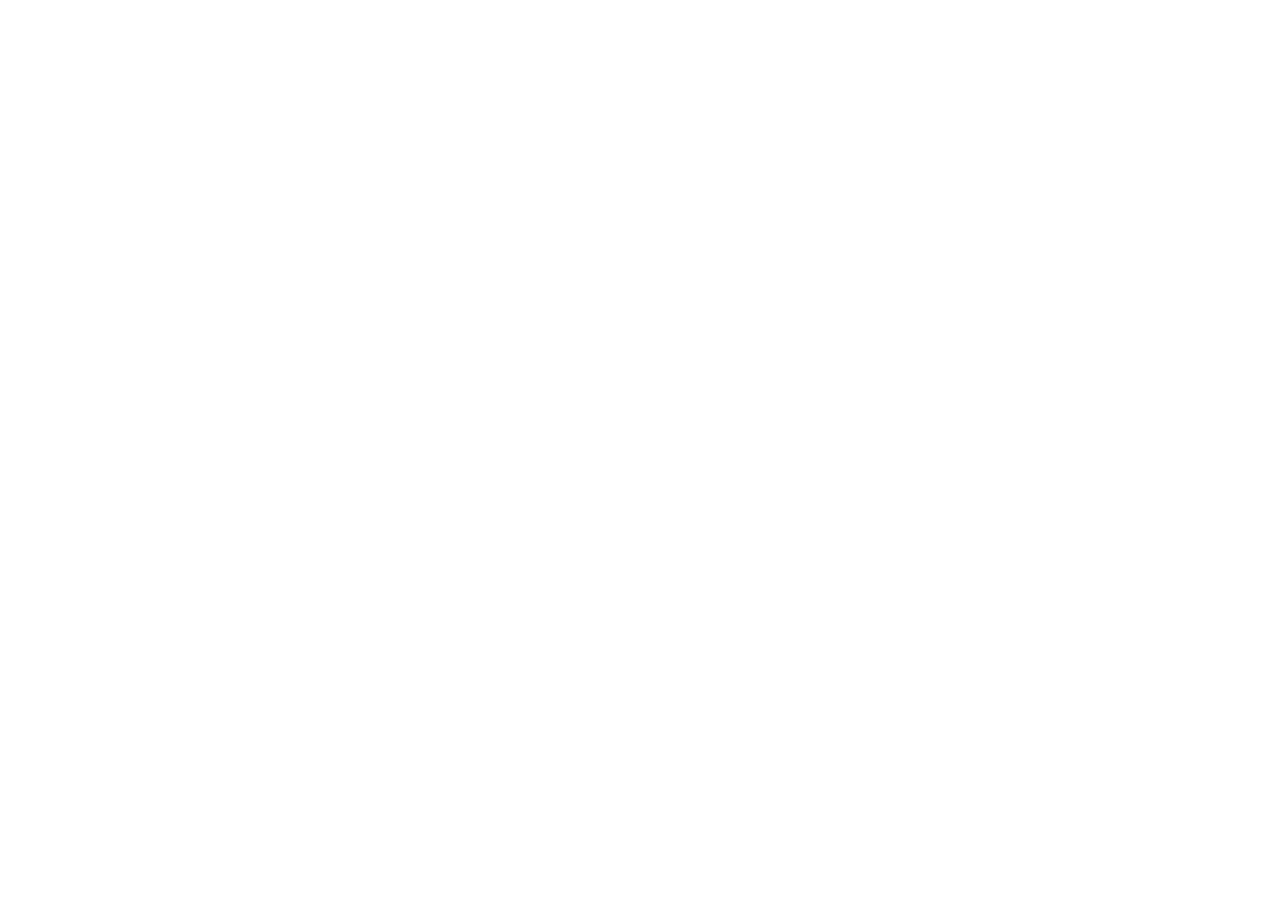
==== index.html @ 85b68fc5 "Initialize original restaurant operations demo" ====
<!doctype html>
<html lang="zh-Hant">
<head>
<meta charset="utf-8">
<meta name="viewport" content="width=device-width,initial-scale=1,viewport-fit=cover">
<meta name="description" content="SeatFlow 訂位、候位、桌位與顧客關係管理互動示範站。">
<meta name="theme-color" content="#0c2429">
<title>SeatFlow · 訂候位營運體驗</title>
<link rel="stylesheet" href="./styles.css">
</head>
<body>
<div id="app"></div>
<div id="toast" class="toast" role="status" aria-live="polite"></div>
<script src="./app.js" defer></script>
</body>
</html>
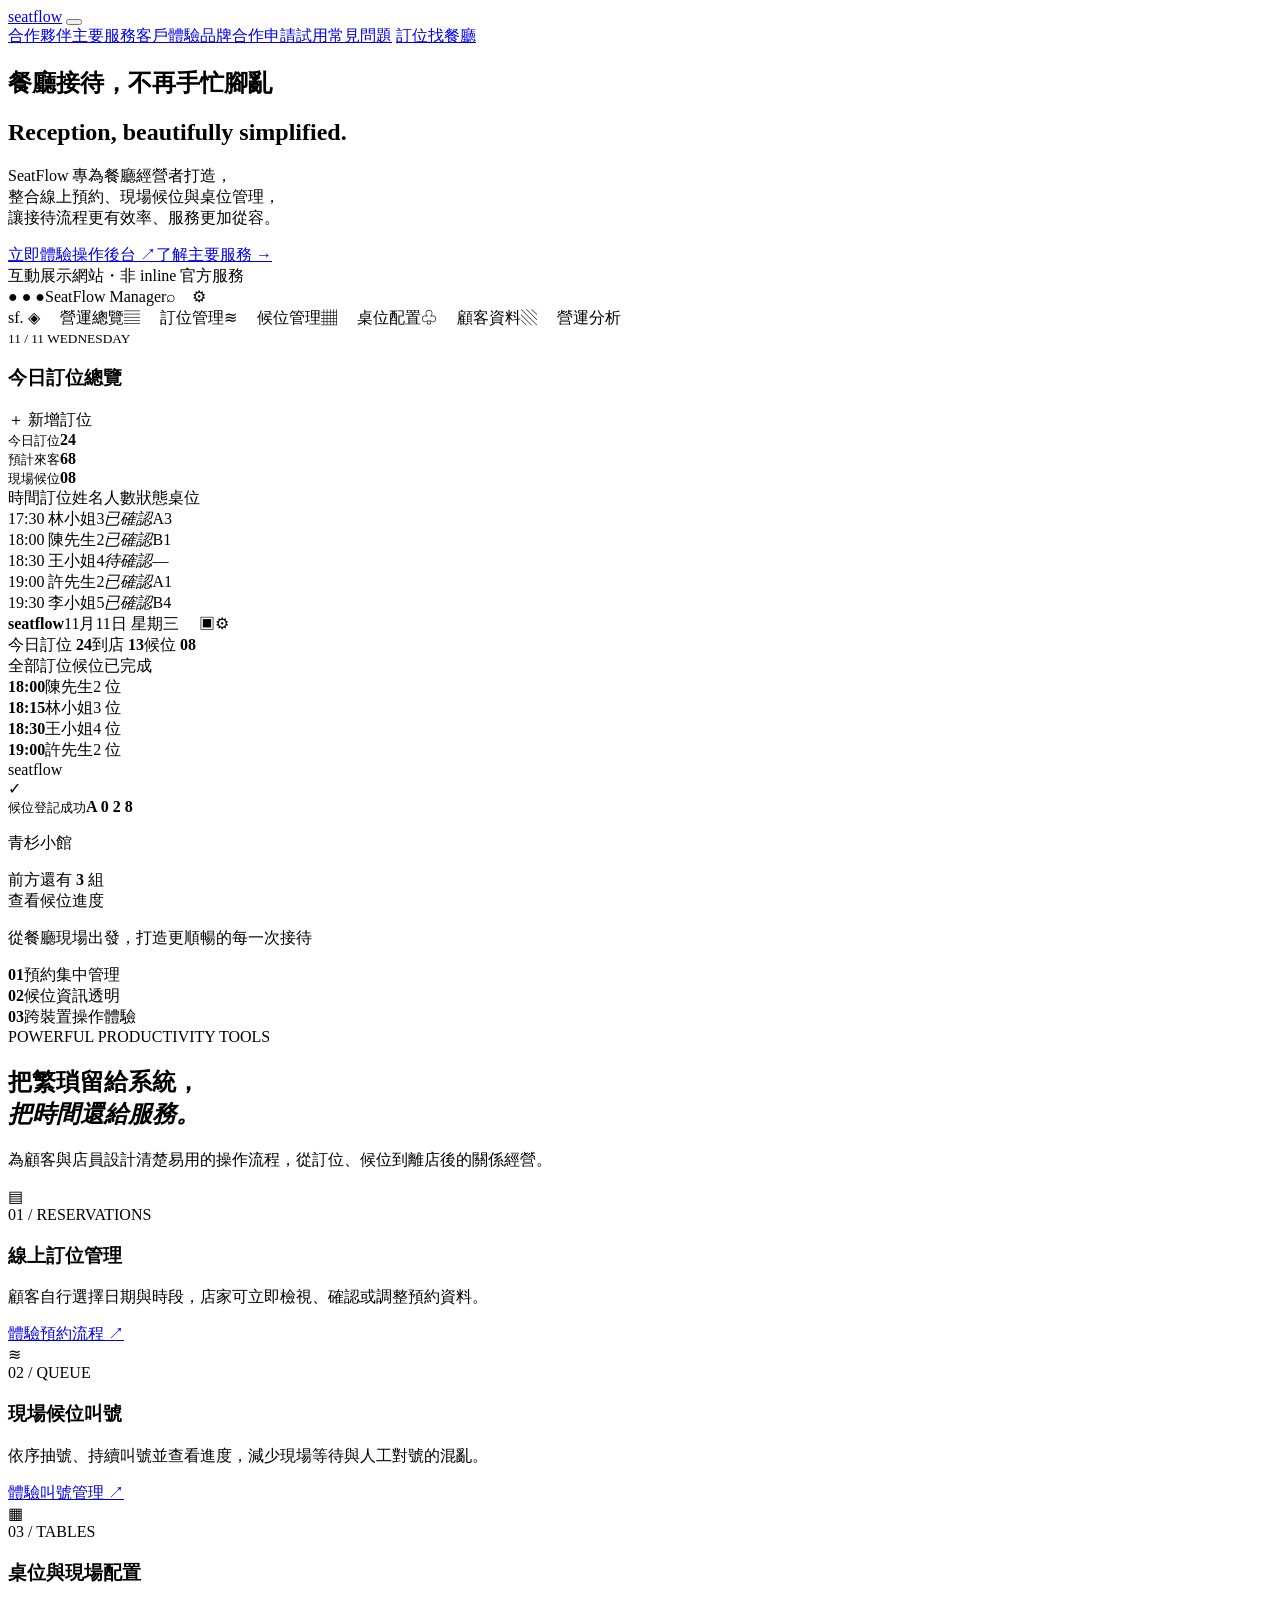
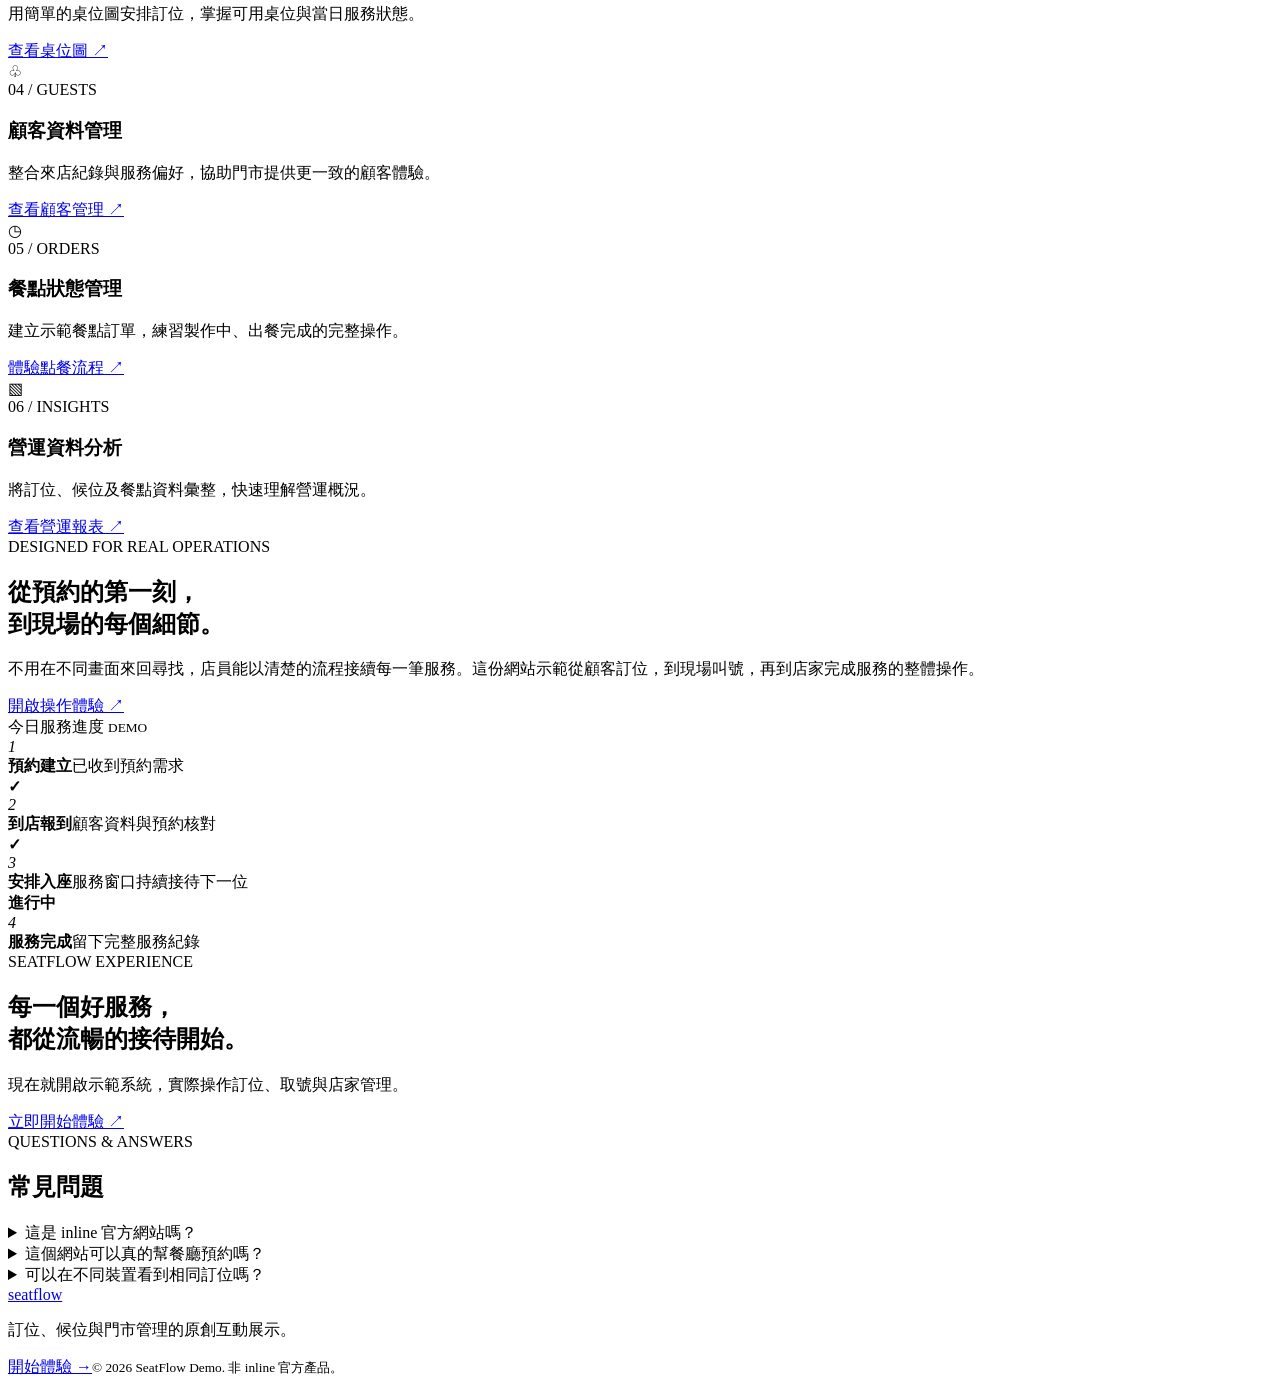
==== commit 622dbc6e: "Replace dashboard-first homepage with marketing landing page inspired by visible layout" ====
--- a/index.html
+++ b/index.html
@@ -2,15 +2,92 @@
 <html lang="zh-Hant">
 <head>
 <meta charset="utf-8">
-<meta name="viewport" content="width=device-width,initial-scale=1,viewport-fit=cover">
-<meta name="description" content="SeatFlow 訂位、候位、桌位與顧客關係管理互動示範站。">
-<meta name="theme-color" content="#0c2429">
-<title>SeatFlow · 訂候位營運體驗</title>
-<link rel="stylesheet" href="./styles.css">
+<meta name="viewport" content="width=device-width,initial-scale=1">
+<meta name="theme-color" content="#ffffff">
+<meta name="description" content="SeatFlow 訂候位營運平台操作示範。整合預約、現場候位、桌位、顧客與訂單管理。">
+<title>SeatFlow｜餐廳訂候位與營運管理</title>
+<link rel="stylesheet" href="./marketing.css">
 </head>
 <body>
-<div id="app"></div>
-<div id="toast" class="toast" role="status" aria-live="polite"></div>
-<script src="./app.js" defer></script>
+<header class="top" id="top">
+  <div class="top-inner">
+    <a href="#top" class="wordmark" aria-label="SeatFlow 首頁"><span class="brand-dot"></span>seat<span>flow</span></a>
+    <button id="mobileToggle" class="hamburger" aria-label="展開選單" aria-expanded="false"><span></span><span></span><span></span></button>
+    <nav id="topNav" class="top-nav" aria-label="網站導覽">
+      <a href="#partners">合作夥伴</a><a href="#features">主要服務</a><a href="#stories">客戶體驗</a><a href="#collaborate">品牌合作</a><a href="#contact">申請試用</a><a href="#faq">常見問題</a>
+      <a class="nav-cta" href="./demo.html#/discover">訂位找餐廳</a>
+    </nav>
+  </div>
+</header>
+<main>
+<section class="masthead">
+  <div class="hero-content">
+    <div class="hero-copy">
+      <h1>餐廳接待，<strong>不再手忙腳亂</strong></h1>
+      <h2>Reception, beautifully simplified.</h2>
+      <p>SeatFlow 專為餐廳經營者打造，<br>整合線上預約、現場候位與桌位管理，<br>讓接待流程更有效率、服務更加從容。</p>
+      <div class="hero-buttons"><a class="cta-blue" href="./demo.html#/dashboard">立即體驗操作後台 <span>↗</span></a><a class="link-under" href="#features">了解主要服務 <span>→</span></a></div>
+      <span class="demo-note">互動展示網站・非 inline 官方服務</span>
+    </div>
+    <div class="product-art" aria-label="餐廳管理系統的桌上型電腦、平板與手機介面示意">
+      <div class="shape-orange"></div><div class="shape-blue"></div><div class="shape-yellow"></div>
+      <div class="device laptop">
+        <div class="screen">
+          <div class="bar tiny"><span class="traffic">● ● ●</span><span>SeatFlow Manager</span><span>⌕　⚙</span></div>
+          <div class="app-layout">
+            <div class="app-sidebar">
+              <span class="app-logo">sf.</span>
+              <span class="app-sidenav selected">◈　 營運總覽</span><span class="app-sidenav">▤　 訂位管理</span><span class="app-sidenav">≋　 候位管理</span><span class="app-sidenav">▦　 桌位配置</span><span class="app-sidenav">♧　 顧客資料</span><span class="app-sidenav">▧　 營運分析</span>
+            </div>
+            <div class="app-main">
+              <div class="screenhead"><div><small>11 / 11 WEDNESDAY</small><h3>今日訂位總覽</h3></div><span class="screenbtn">＋ 新增訂位</span></div>
+              <div class="mini-kpis"><div><small>今日訂位</small><b>24</b></div><div><small>預計來客</small><b>68</b></div><div><small>現場候位</small><b>08</b></div></div>
+              <div class="app-tablehead"><span>時間</span><span>訂位姓名</span><span>人數</span><span>狀態</span><span>桌位</span></div>
+              <div class="app-tablerow"><span>17:30</span><span><i class="avatar one"></i> 林小姐</span><span>3</span><span><em>已確認</em></span><span>A3</span></div>
+              <div class="app-tablerow"><span>18:00</span><span><i class="avatar two"></i> 陳先生</span><span>2</span><span><em>已確認</em></span><span>B1</span></div>
+              <div class="app-tablerow"><span>18:30</span><span><i class="avatar three"></i> 王小姐</span><span>4</span><span><em class="warning">待確認</em></span><span>—</span></div>
+              <div class="app-tablerow"><span>19:00</span><span><i class="avatar four"></i> 許先生</span><span>2</span><span><em>已確認</em></span><span>A1</span></div>
+              <div class="app-tablerow"><span>19:30</span><span><i class="avatar five"></i> 李小姐</span><span>5</span><span><em>已確認</em></span><span>B4</span></div>
+            </div>
+          </div>
+        </div>
+        <div class="laptop-bottom"></div>
+      </div>
+      <div class="device tablet">
+        <div class="screen tablet-screen">
+          <div class="tablet-head"><b>seatflow</b><span>11月11日 星期三　 ▣</span><span>⚙</span></div>
+          <div class="tablet-body"><div class="tablet-topstats"><span>今日訂位 <b>24</b></span><span>到店 <b>13</b></span><span>候位 <b>08</b></span></div>
+          <div class="tablet-tabs"><span>全部</span><span>訂位</span><span>候位</span><span>已完成</span></div>
+          <div class="tablet-row"><b>18:00</b><span>陳先生</span><span>2 位</span><i></i></div>
+          <div class="tablet-row"><b>18:15</b><span>林小姐</span><span>3 位</span><i></i></div>
+          <div class="tablet-row"><b>18:30</b><span>王小姐</span><span>4 位</span><i></i></div>
+          <div class="tablet-row"><b>19:00</b><span>許先生</span><span>2 位</span><i></i></div>
+          </div>
+        </div>
+      </div>
+      <div class="device phone">
+        <div class="screen phone-screen">
+          <div class="notch"></div><span class="phone-brand">seatflow</span><div class="phone-card"><div class="phone-symbol">✓</div><small>候位登記成功</small><b>A 0 2 8</b><p>青杉小館</p><div class="phone-line"></div><span>前方還有 <strong>3</strong> 組</span><div class="phone-pill">查看候位進度</div></div>
+        </div>
+      </div>
+    </div>
+  </div>
+</section>
+<section id="partners" class="partners"><div class="section-wrap"><p>從餐廳現場出發，打造更順暢的每一次接待</p><div class="partner-metrics"><div><strong>01</strong><span>預約集中管理</span></div><div><strong>02</strong><span>候位資訊透明</span></div><div><strong>03</strong><span>跨裝置操作體驗</span></div></div></div></section>
+<section id="features" class="features"><div class="section-wrap"><span class="section-kicker">POWERFUL PRODUCTIVITY TOOLS</span><h2>把繁瑣留給系統，<br><em>把時間還給服務。</em></h2><p class="section-intro">為顧客與店員設計清楚易用的操作流程，從訂位、候位到離店後的關係經營。</p>
+<div class="feature-grid">
+<article class="feature-card"><div class="feature-icon">▤</div><div class="feature-num">01 / RESERVATIONS</div><h3>線上訂位管理</h3><p>顧客自行選擇日期與時段，店家可立即檢視、確認或調整預約資料。</p><a href="./demo.html#/book">體驗預約流程 ↗</a></article>
+<article class="feature-card"><div class="feature-icon">≋</div><div class="feature-num">02 / QUEUE</div><h3>現場候位叫號</h3><p>依序抽號、持續叫號並查看進度，減少現場等待與人工對號的混亂。</p><a href="./demo.html#/queue">體驗叫號管理 ↗</a></article>
+<article class="feature-card"><div class="feature-icon">▦</div><div class="feature-num">03 / TABLES</div><h3>桌位與現場配置</h3><p>用簡單的桌位圖安排訂位，掌握可用桌位與當日服務狀態。</p><a href="./demo.html#/floor">查看桌位圖 ↗</a></article>
+<article class="feature-card"><div class="feature-icon">♧</div><div class="feature-num">04 / GUESTS</div><h3>顧客資料管理</h3><p>整合來店紀錄與服務偏好，協助門市提供更一致的顧客體驗。</p><a href="./demo.html#/customers">查看顧客管理 ↗</a></article>
+<article class="feature-card"><div class="feature-icon">◷</div><div class="feature-num">05 / ORDERS</div><h3>餐點狀態管理</h3><p>建立示範餐點訂單，練習製作中、出餐完成的完整操作。</p><a href="./demo.html#/orders">體驗點餐流程 ↗</a></article>
+<article class="feature-card"><div class="feature-icon">▧</div><div class="feature-num">06 / INSIGHTS</div><h3>營運資料分析</h3><p>將訂位、候位及餐點資料彙整，快速理解營運概況。</p><a href="./demo.html#/reports">查看營運報表 ↗</a></article>
+</div></div></section>
+<section id="stories" class="story-section"><div class="section-wrap story-wrap"><div><span class="section-kicker">DESIGNED FOR REAL OPERATIONS</span><h2>從預約的第一刻，<br>到現場的每個細節。</h2><p>不用在不同畫面來回尋找，店員能以清楚的流程接續每一筆服務。這份網站示範從顧客訂位，到現場叫號，再到店家完成服務的整體操作。</p><a class="cta-blue" href="./demo.html#/dashboard">開啟操作體驗 ↗</a></div><div class="workflow-card"><div class="workflow-head"><span class="live-dot"></span> 今日服務進度 <small>DEMO</small></div><div class="workflow-step"><i>1</i><div><b>預約建立</b><span>已收到預約需求</span></div><strong>✓</strong></div><div class="workflow-step"><i>2</i><div><b>到店報到</b><span>顧客資料與預約核對</span></div><strong>✓</strong></div><div class="workflow-step current"><i>3</i><div><b>安排入座</b><span>服務窗口持續接待下一位</span></div><strong>進行中</strong></div><div class="workflow-step"><i>4</i><div><b>服務完成</b><span>留下完整服務紀錄</span></div></div></div></div></section>
+<section id="collaborate" class="callout-section"><div class="section-wrap callout-box"><div><span>SEATFLOW EXPERIENCE</span><h2>每一個好服務，<br>都從流暢的接待開始。</h2><p>現在就開啟示範系統，實際操作訂位、取號與店家管理。</p></div><a href="./demo.html#/home" class="white-cta">立即開始體驗 <span>↗</span></a></div></section>
+<section id="faq" class="faq"><div class="section-wrap"><span class="section-kicker">QUESTIONS & ANSWERS</span><h2>常見問題</h2><details><summary>這是 inline 官方網站嗎？</summary><p>不是。SeatFlow 是獨立製作的功能操作示範，並非 inline 官方網站，也沒有使用其商標或網站原始程式碼。</p></details><details><summary>這個網站可以真的幫餐廳預約嗎？</summary><p>目前不能。所有資料只存放在使用者自己的瀏覽器內，供操作與流程驗證使用。</p></details><details><summary>可以在不同裝置看到相同訂位嗎？</summary><p>目前尚未串接雲端資料庫，僅同一瀏覽器內可保存與同步展示資料。</p></details></div></section>
+</main>
+<footer id="contact"><div class="section-wrap foot-inner"><a href="#top" class="wordmark"><span class="brand-dot"></span>seat<span>flow</span></a><p>訂位、候位與門市管理的原創互動展示。</p><a href="./demo.html#/discover">開始體驗 →</a><small>© 2026 SeatFlow Demo. 非 inline 官方產品。</small></div></footer>
+<script src="./marketing.js" defer></script>
 </body>
 </html>
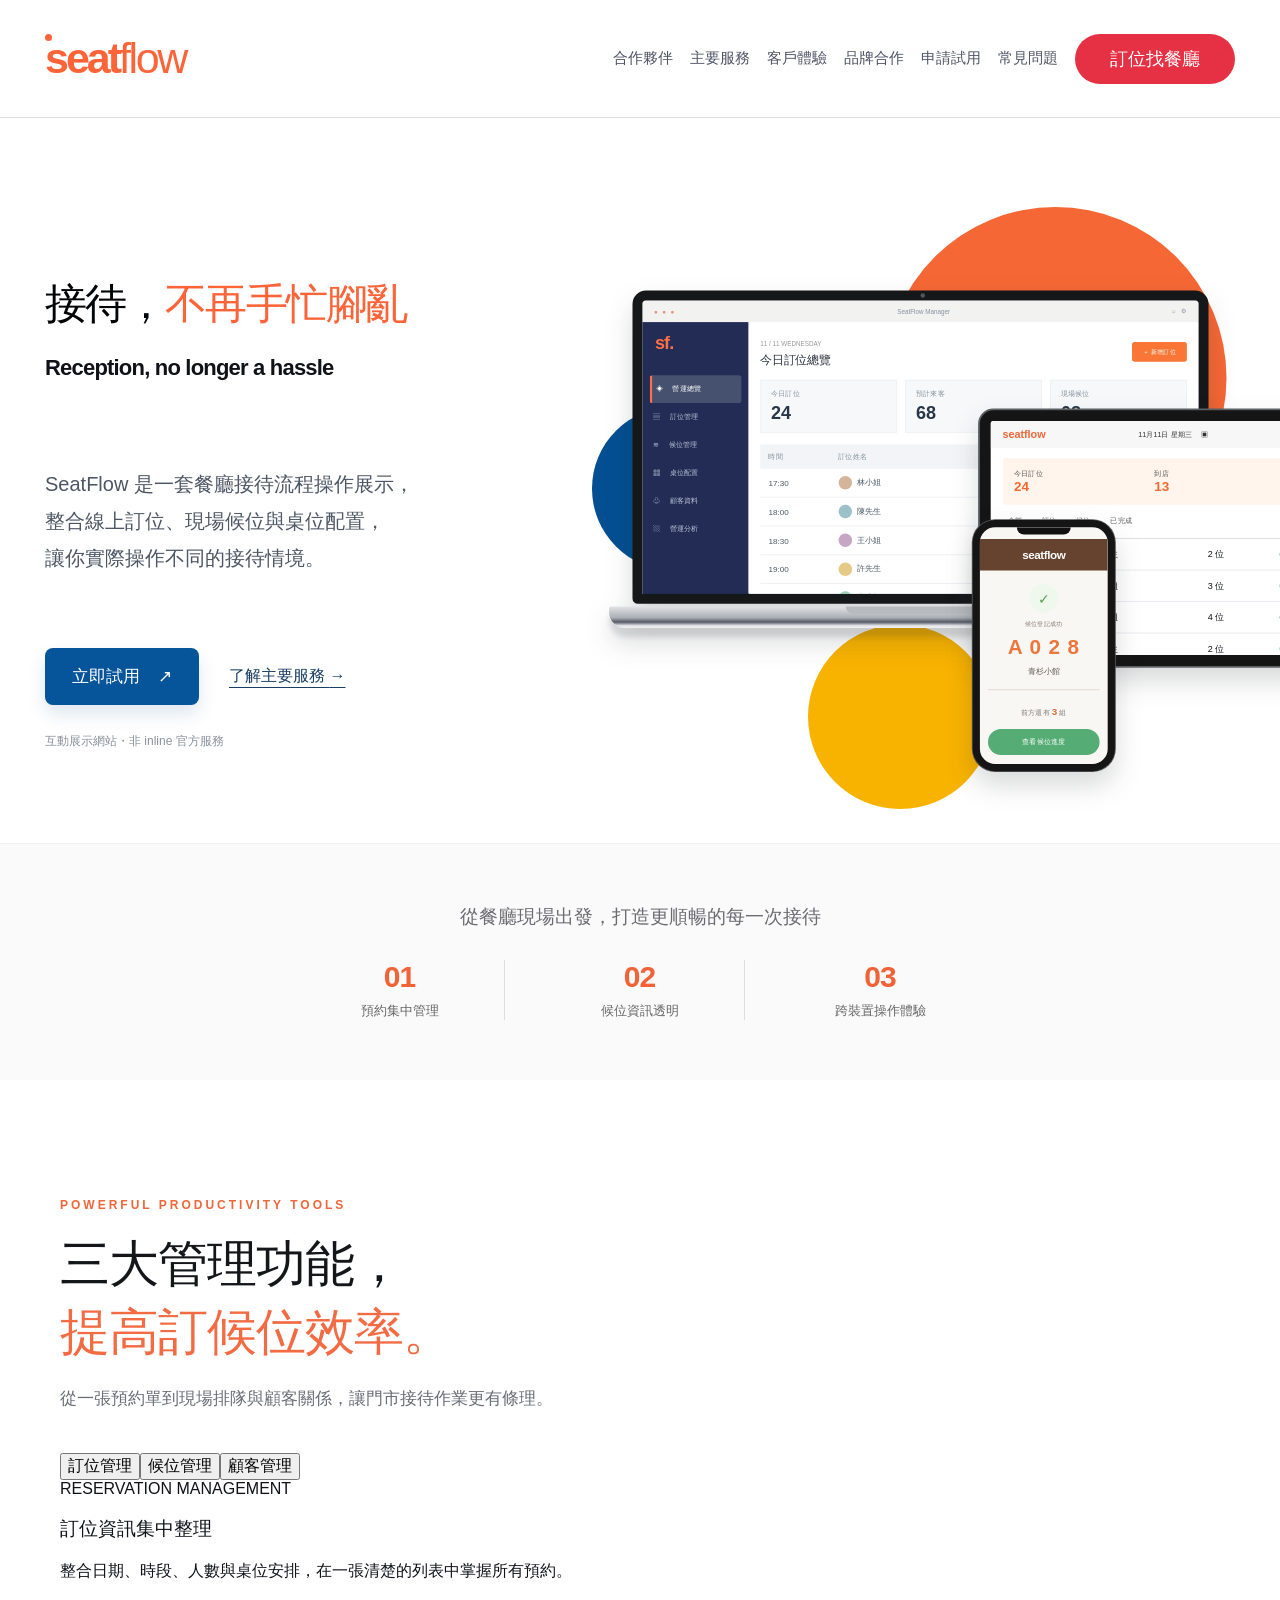
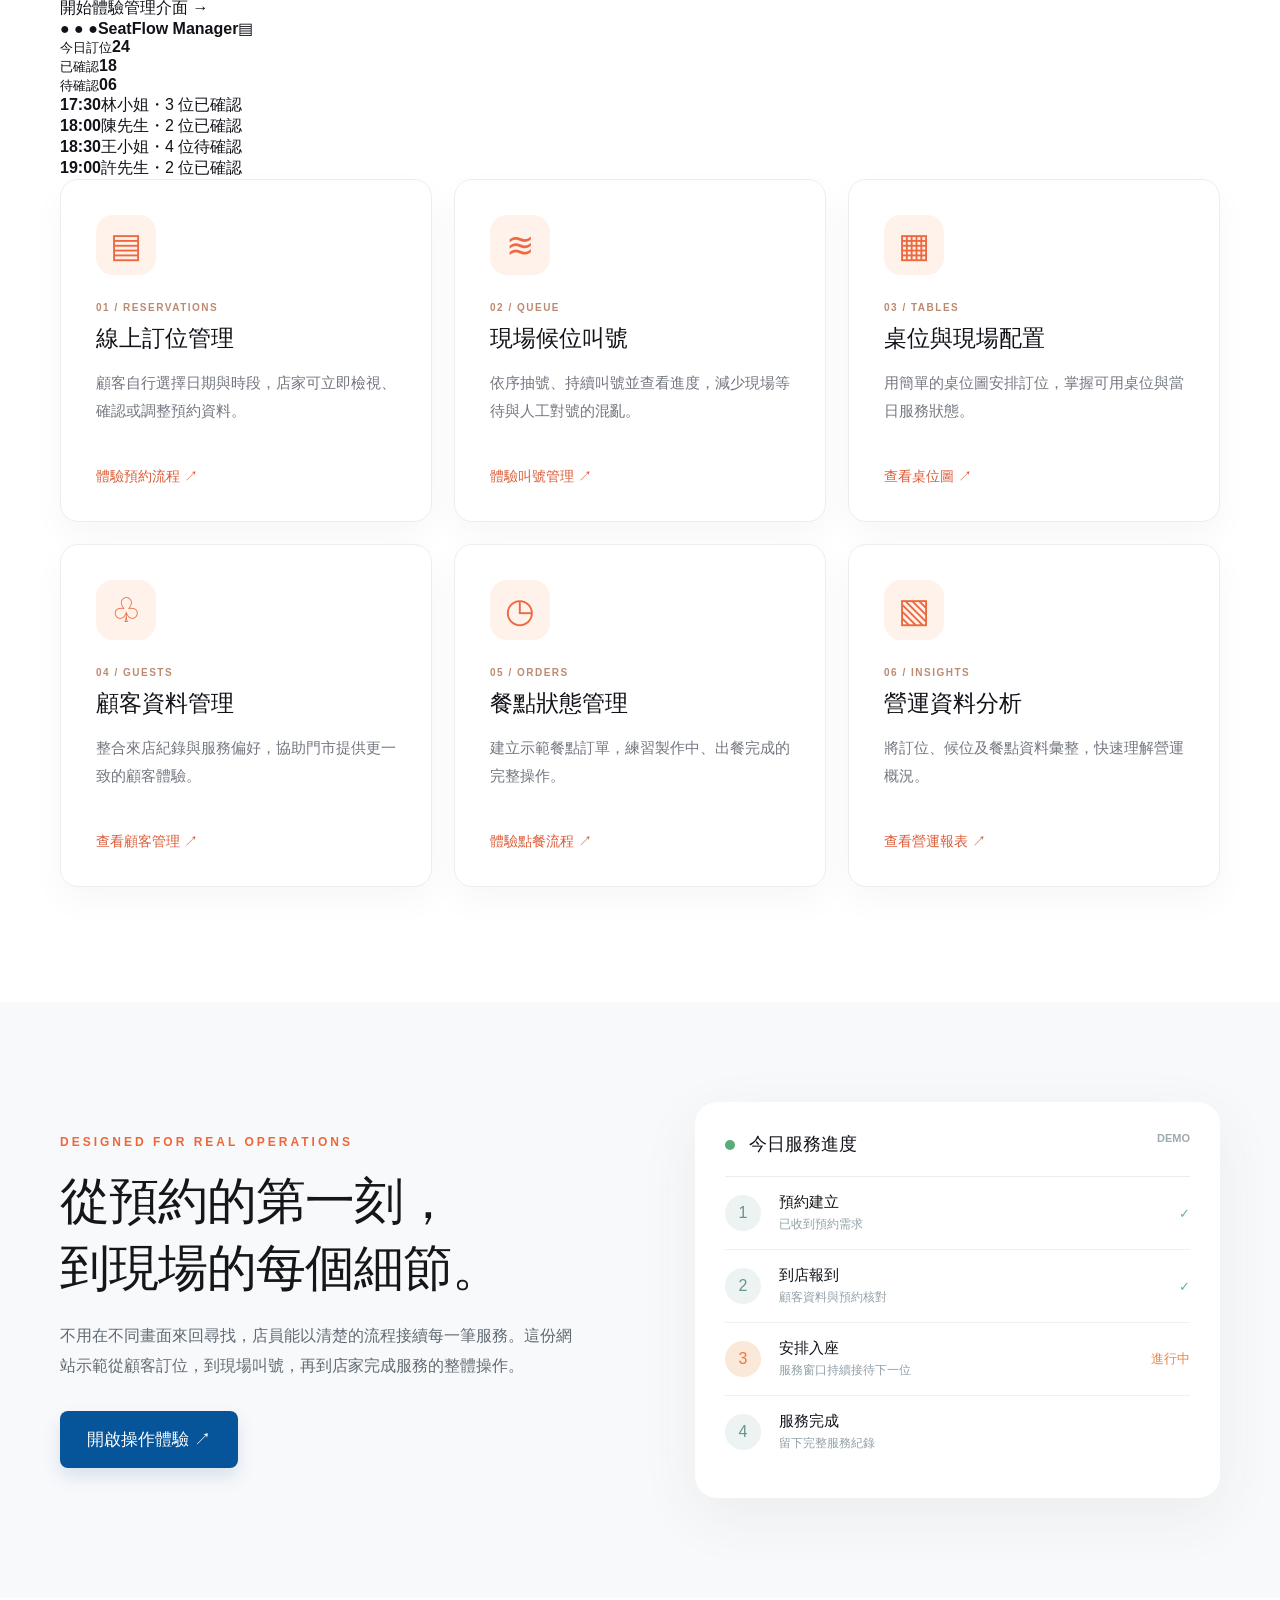
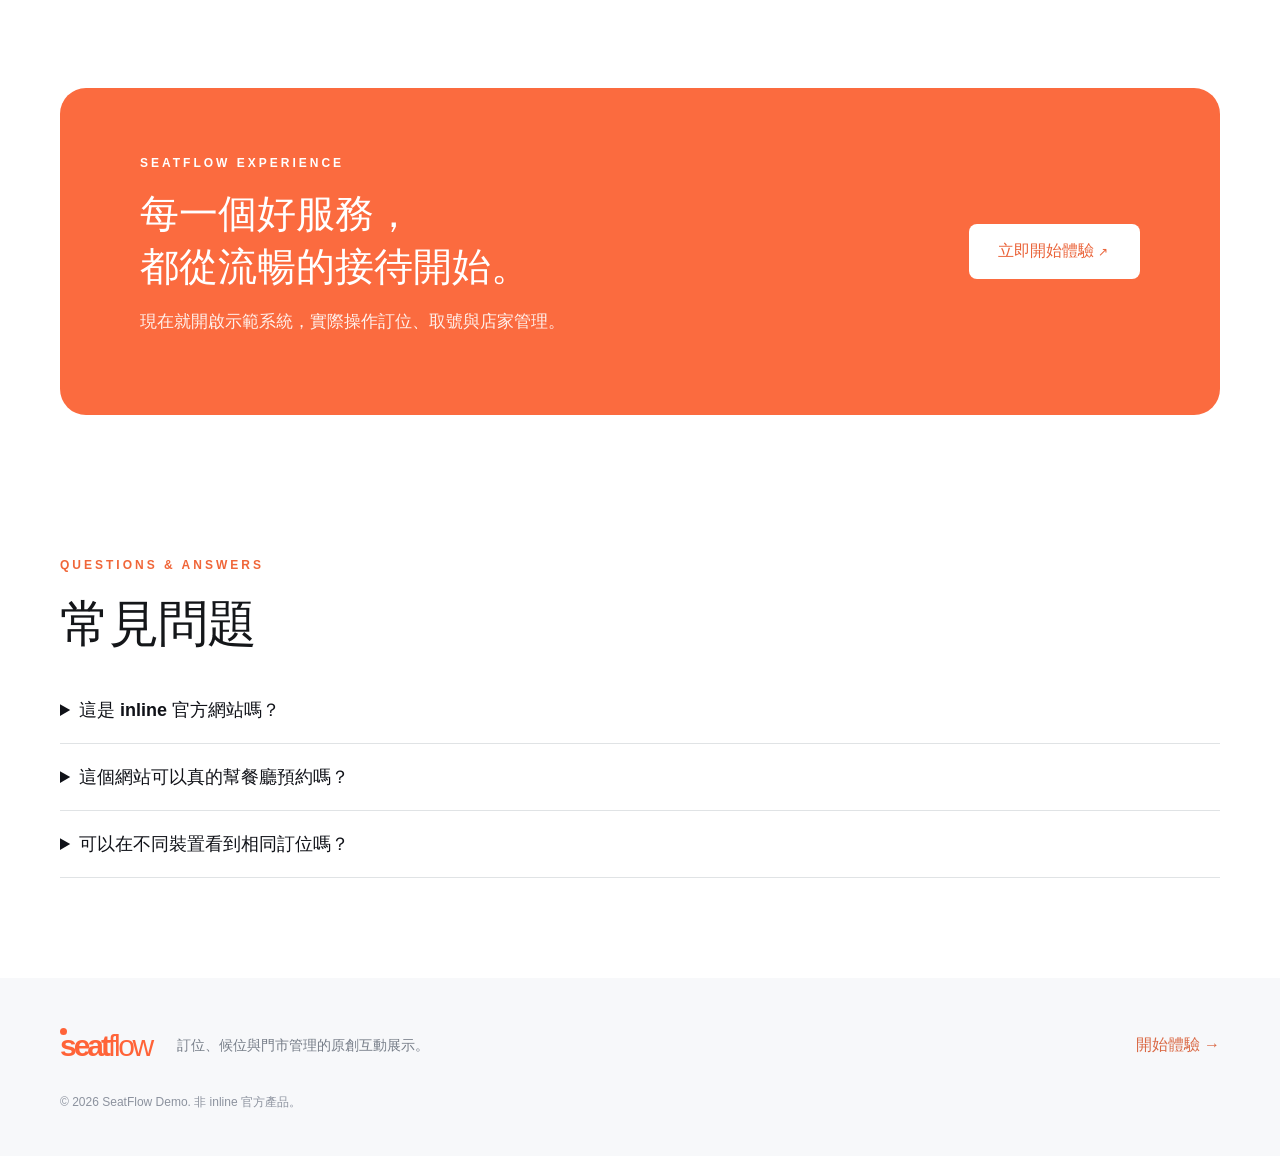
==== commit c58a8613: "Match reference hero hierarchy and add three management feature panels" ====
--- a/index.html
+++ b/index.html
@@ -23,10 +23,10 @@
 <section class="masthead">
   <div class="hero-content">
     <div class="hero-copy">
-      <h1>餐廳接待，<strong>不再手忙腳亂</strong></h1>
-      <h2>Reception, beautifully simplified.</h2>
-      <p>SeatFlow 專為餐廳經營者打造，<br>整合線上預約、現場候位與桌位管理，<br>讓接待流程更有效率、服務更加從容。</p>
-      <div class="hero-buttons"><a class="cta-blue" href="./demo.html#/dashboard">立即體驗操作後台 <span>↗</span></a><a class="link-under" href="#features">了解主要服務 <span>→</span></a></div>
+      <h1>接待，<strong>不再手忙腳亂</strong></h1>
+      <h2>Reception, no longer a hassle</h2>
+      <p>SeatFlow 是一套餐廳接待流程操作展示，<br>整合線上訂位、現場候位與桌位配置，<br>讓你實際操作不同的接待情境。</p>
+      <div class="hero-buttons"><a class="cta-blue" href="./demo.html#/dashboard">立即試用 <span>↗</span></a><a class="link-under" href="#features">了解主要服務 <span>→</span></a></div>
       <span class="demo-note">互動展示網站・非 inline 官方服務</span>
     </div>
     <div class="product-art" aria-label="餐廳管理系統的桌上型電腦、平板與手機介面示意">
@@ -74,7 +74,8 @@
   </div>
 </section>
 <section id="partners" class="partners"><div class="section-wrap"><p>從餐廳現場出發，打造更順暢的每一次接待</p><div class="partner-metrics"><div><strong>01</strong><span>預約集中管理</span></div><div><strong>02</strong><span>候位資訊透明</span></div><div><strong>03</strong><span>跨裝置操作體驗</span></div></div></div></section>
-<section id="features" class="features"><div class="section-wrap"><span class="section-kicker">POWERFUL PRODUCTIVITY TOOLS</span><h2>把繁瑣留給系統，<br><em>把時間還給服務。</em></h2><p class="section-intro">為顧客與店員設計清楚易用的操作流程，從訂位、候位到離店後的關係經營。</p>
+<section id="features" class="features"><div class="section-wrap"><span class="section-kicker">POWERFUL PRODUCTIVITY TOOLS</span><h2>三大管理功能，<br><em>提高訂候位效率。</em></h2><p class="section-intro">從一張預約單到現場排隊與顧客關係，讓門市接待作業更有條理。</p>
+<div class="feature-showcase"><div class="feature-pill-nav" role="tablist" aria-label="三大管理功能"><button class="feature-pill active" role="tab" aria-selected="true" data-feature-tab="reservation">訂位管理</button><button class="feature-pill" role="tab" aria-selected="false" data-feature-tab="queuing">候位管理</button><button class="feature-pill" role="tab" aria-selected="false" data-feature-tab="guest">顧客管理</button></div><div class="feature-stage"><div class="stage-left"><div class="stage-kicker" id="featureStageKicker">RESERVATION MANAGEMENT</div><h3 id="featureStageTitle">訂位資訊集中整理</h3><p id="featureStageText">整合日期、時段、人數與桌位安排，在一張清楚的列表中掌握所有預約。</p><a id="featureStageLink" class="stage-link" href="./demo.html#/reservations">開始體驗管理介面 →</a></div><div class="stage-right"><div class="feature-device"><div class="feature-device-toolbar"><span>● ● ●</span><strong>SeatFlow Manager</strong><span>▤</span></div><div class="feature-mini-stats"><div><small id="featureMetricOne">今日訂位</small><b id="featureMetricOneValue">24</b></div><div><small id="featureMetricTwo">已確認</small><b id="featureMetricTwoValue">18</b></div><div><small id="featureMetricThree">待確認</small><b id="featureMetricThreeValue">06</b></div></div><div class="feature-rows" id="featureRows"><div><b>17:30</b><span>林小姐・3 位</span><em>已確認</em></div><div><b>18:00</b><span>陳先生・2 位</span><em>已確認</em></div><div><b>18:30</b><span>王小姐・4 位</span><em class="pending">待確認</em></div><div><b>19:00</b><span>許先生・2 位</span><em>已確認</em></div></div></div></div></div></div>
 <div class="feature-grid">
 <article class="feature-card"><div class="feature-icon">▤</div><div class="feature-num">01 / RESERVATIONS</div><h3>線上訂位管理</h3><p>顧客自行選擇日期與時段，店家可立即檢視、確認或調整預約資料。</p><a href="./demo.html#/book">體驗預約流程 ↗</a></article>
 <article class="feature-card"><div class="feature-icon">≋</div><div class="feature-num">02 / QUEUE</div><h3>現場候位叫號</h3><p>依序抽號、持續叫號並查看進度，減少現場等待與人工對號的混亂。</p><a href="./demo.html#/queue">體驗叫號管理 ↗</a></article>
--- a/marketing.css
+++ b/marketing.css
@@ -0,0 +1,13 @@
+
+:root{--orange:#ff6338;--red:#e63043;--blue:#074e91;--text:#101218;--muted:#525e6e;--border:#e5e7ea;--shell:1515px;font-family:Arial,"Noto Sans TC","Microsoft JhengHei",sans-serif;font-synthesis:none}
+*{box-sizing:border-box}html{scroll-behavior:smooth}body{margin:0;color:var(--text);background:#fff}button,a{font:inherit}a{text-decoration:none;color:inherit}button{cursor:pointer}button:focus-visible,a:focus-visible{outline:3px solid var(--blue);outline-offset:4px}.top{height:118px;background:#fff;border-bottom:1px solid #ddd;position:sticky;top:0;z-index:100}.top-inner{max-width:var(--shell);width:calc(100% - 130px);height:100%;margin:auto;display:flex;align-items:center;justify-content:space-between;gap:35px}.wordmark{position:relative;font-family:Arial,sans-serif;font-size:43px;line-height:1;font-weight:800;letter-spacing:-3px;color:var(--orange);white-space:nowrap}.wordmark>span:last-child{font-weight:450;letter-spacing:-2.4px}.wordmark .brand-dot{display:inline-block;width:7px;height:7px;border-radius:50%;background:var(--orange);position:absolute;left:0;top:-3px}.top-nav{display:flex;align-items:center;gap:clamp(16px,2.05vw,37px);margin-left:auto;white-space:nowrap}.top-nav>a:not(.nav-cta){font-size:17px;color:#505465;font-weight:550;transition:color .2s}.top-nav>a:not(.nav-cta):hover{color:var(--orange)}.top-nav .nav-cta{background:var(--red);color:#fff;font-size:22px;font-weight:850;border-radius:999px;padding:14px 38px;min-width:185px;text-align:center}.top-nav .nav-cta:hover{background:#c72434}.hamburger{display:none;background:none;border:0;padding:8px}.hamburger span{display:block;width:27px;height:2px;background:#262b33;margin:5px}
+.masthead{overflow:hidden;position:relative;min-height:725px;background:#fff}.hero-content{max-width:var(--shell);width:calc(100% - 130px);margin:0 auto;position:relative;min-height:725px;display:flex;align-items:start}.hero-copy{position:relative;z-index:8;padding-top:160px;width:50%;min-width:580px;pointer-events:none}.hero-copy a{pointer-events:auto}.hero-copy h1{font-size:clamp(37px,3.15vw,54px);letter-spacing:-1.9px;font-weight:900;white-space:nowrap;line-height:1.26;margin:0 0 22px;color:#030406}.hero-copy h1 strong{color:var(--orange);font-weight:900}.hero-copy h2{font-size:clamp(22px,1.65vw,29px);font-weight:850;letter-spacing:-.8px;margin:0 0 83px;line-height:1.35}.hero-copy p{color:#4d5664;font-size:20px;line-height:1.87;font-weight:450;margin:0 0 70px}.hero-buttons{display:flex;align-items:center;gap:30px}.cta-blue{display:inline-flex;justify-content:center;align-items:center;gap:18px;padding:17px 27px;border-radius:8px;background:#06549a;color:white;font-size:17px;font-weight:750;white-space:nowrap;box-shadow:0 9px 18px rgba(5,67,128,.13);transition:background .15s,transform .15s}.cta-blue:hover{background:#003e79;transform:translateY(-2px)}.link-under{color:#183e63;font-size:16px;font-weight:750;text-underline-offset:6px;text-decoration:underline}.demo-note{display:block;margin-top:28px;font-size:12px;color:#89919b}
+.product-art{position:absolute;width:880px;height:615px;right:-20px;top:88px;z-index:2;pointer-events:none}.product-art .shape-orange{position:absolute;width:380px;height:380px;background:#f56735;border-radius:50%;right:115px;top:1px}.product-art .shape-blue{position:absolute;width:182px;height:182px;border-radius:50%;background:#034f92;left:60px;top:223px}.product-art .shape-yellow{position:absolute;width:205px;height:205px;border-radius:50%;background:#f8b300;left:300px;bottom:-55px}.device{position:absolute;filter:drop-shadow(0 15px 14px rgba(28,34,40,.17))}.device .screen{overflow:hidden;background:#f6f7fa;box-shadow:inset 0 0 0 1px #17202a}.laptop{width:640px;height:390px;left:105px;top:94px}.laptop>.screen{height:348px;border:11px solid #161719;border-radius:15px 15px 6px 6px}.laptop:before{content:"";position:absolute;top:3px;left:50%;width:5px;height:5px;background:#4f5662;border-radius:50%;z-index:3}.laptop-bottom{width:108%;height:24px;position:absolute;left:-4%;bottom:15px;border-radius:1px 1px 18px 18px;background:linear-gradient(#e2e3e5,#aaaeb5 52%,#555a65 72%,#dedfe3 88%,#f4f4f4);box-shadow:0 10px 6px rgba(32,32,38,.12)}.laptop-bottom:before{content:"";position:absolute;top:0;left:38%;right:38%;height:8px;border-radius:0 0 12px 12px;background:#b7babe}.tiny{height:24px;background:#f2f2f1;display:flex;justify-content:space-between;align-items:center;color:#8792a0;padding:0 13px;font-size:7px}.traffic{color:#e68d7c;letter-spacing:1.5px}.app-layout{display:flex;height:calc(100% - 24px)}.app-sidebar{width:118px;background:#232c55;color:#bbc7da;padding:12px 8px}.app-logo{display:block;color:#ff6e45;font-size:20px;font-weight:900;margin:0 6px 24px;letter-spacing:-1px}.app-sidenav{display:block;font-size:8px;padding:10px 4px;white-space:nowrap;border-radius:3px}.app-sidenav.selected{color:#fff;background:#45516f;border-left:3px solid #ff6e45}.app-main{flex:1;padding:13px 13px 8px;background:#fff}.screenhead{display:flex;justify-content:space-between;align-items:center;margin-bottom:12px}.screenhead small{font-size:7px;color:#999}.screenhead h3{margin:3px 0 0;font-size:13px;color:#2a303d}.screenbtn{font-size:7px;color:#fff;background:#fa7636;padding:6px 12px;border-radius:3px}.mini-kpis{display:grid;grid-template-columns:repeat(3,1fr);gap:9px;margin-bottom:13px}.mini-kpis>div{background:#f6f8fa;border:1px solid #eff0f2;padding:9px 11px}.mini-kpis small{font-size:8px;display:block;color:#84909b;margin-bottom:5px}.mini-kpis b{font-size:20px;color:#273748}.app-tablehead,.app-tablerow{display:grid;grid-template-columns:.7fr 1.5fr .5fr 1fr .5fr;align-items:center;gap:5px;padding:8px 9px}.app-tablehead{background:#f2f4f7;color:#81909b;font-size:8px;font-weight:bold}.app-tablerow{border-bottom:1px solid #edf0f3;color:#4c5a65;font-size:9px}.app-tablerow span:nth-child(2){display:flex;gap:6px;align-items:center}.avatar{width:15px;height:15px;display:inline-block;border-radius:50%;background:#d4b49b;flex:none}.avatar.two{background:#9cc1c8}.avatar.three{background:#c5a6c4}.avatar.four{background:#e5c986}.avatar.five{background:#9cceb7}.app-tablerow em{font-style:normal;background:#e5f5ed;color:#258568;padding:3px 5px;border-radius:3px;font-size:8px}.app-tablerow em.warning{background:#fff1d8;color:#af7626}
+.tablet{width:389px;height:284px;right:0;top:227px;z-index:4}.tablet .screen{height:100%;border:12px solid #151515;border-radius:15px;background:#fff;box-shadow:0 0 0 2px #5c6063}.tablet-head{display:flex;align-items:center;justify-content:space-between;background:#f7f7f7;height:30px;padding:0 13px;font-size:8px;color:#333}.tablet-head b{color:#f06735;font-size:12px}.tablet-body{padding:11px 14px}.tablet-topstats{display:flex;justify-content:space-between;background:#fff5ed;padding:12px;gap:10px;font-size:8px;color:#555}.tablet-topstats b{font-size:15px;color:#f16a31;display:block}.tablet-tabs{display:flex;gap:22px;border-bottom:1px solid #ddd;padding:12px 5px;font-size:8px;color:#555}.tablet-tabs span:first-child{font-weight:800;border-bottom:2px solid #f16c34}.tablet-row{display:grid;grid-template-columns:.7fr 1fr .6fr 25px;gap:5px;align-items:center;border-bottom:1px solid #e6e9ee;padding:10px 5px;font-size:10px}.tablet-row b{color:#f36f35}.tablet-row i{width:8px;height:8px;border-radius:50%;background:#3cbd70}
+.phone{width:158px;height:279px;left:483px;top:349px;z-index:5}.phone .screen{height:100%;border:8px solid #151515;border-radius:25px;background:#f8f7f3;box-shadow:0 0 0 1px #555;text-align:center}.notch{height:8px;width:60px;margin:auto;background:#111;border-radius:0 0 8px 8px}.phone-brand{display:block;background:#65432f;color:#fff;font-weight:800;letter-spacing:-.5px;font-size:13px;padding:10px 0;margin-top:5px}.phone-card{padding:13px 9px}.phone-symbol{width:32px;height:32px;background:#eff8ec;color:#57a353;border-radius:50%;margin:2px auto 8px;display:grid;place-items:center;font-weight:800}.phone-card small{display:block;color:#8b7771;font-size:7px}.phone-card b{display:block;font-size:23px;letter-spacing:1px;color:#ec763b;margin:7px 0}.phone-card p{margin:0;color:#625c55;font-size:9px}.phone-line{height:1px;background:#e0d7d0;margin:13px 0}.phone-card span{font-size:8px;color:#827b78}.phone-card span strong{color:#d76e35;font-size:11px}.phone-pill{margin-top:12px;background:#55ad75;color:white;border-radius:18px;font-size:8px;padding:9px 5px}
+.section-wrap{max-width:1250px;width:calc(100% - 120px);margin:0 auto}.partners{background:#fafafa;border-top:1px solid #f0f0f0;padding:60px 0;text-align:center}.partners p{font-size:19px;font-weight:600;color:#6b6b71;margin:0 0 30px}.partner-metrics{display:flex;gap:30px;justify-content:center}.partner-metrics>div{display:flex;flex-direction:column;align-items:center;min-width:210px;padding:0 25px;border-right:1px solid #dedee1}.partner-metrics>div:last-child{border:0}.partner-metrics strong{font-size:30px;color:#f26237;letter-spacing:-1px}.partner-metrics span{margin-top:8px;font-size:13px;color:#666}
+.features{padding:115px 0;background:#fff}.section-kicker{font-size:12px;letter-spacing:3px;font-weight:800;color:#f06639}.features h2,.story-wrap h2,.faq h2{font-size:clamp(35px,4vw,50px);line-height:1.35;letter-spacing:-1px;margin:18px 0;color:#141619}.features h2 em{color:#f36b42;font-style:normal}.section-intro{color:#6a6d76;max-width:680px;font-size:17px;line-height:1.8;margin-bottom:38px}.feature-grid{display:grid;grid-template-columns:repeat(3,1fr);gap:22px}.feature-card{padding:35px;background:#fff;border:1px solid #ebedf0;border-radius:18px;box-shadow:0 14px 34px rgba(17,22,32,.035);transition:transform .2s}.feature-card:hover{transform:translateY(-4px)}.feature-icon{width:60px;height:60px;background:#fff2eb;border-radius:17px;display:grid;place-items:center;color:#ed6a40;font-size:34px}.feature-num{font-size:10px;color:#bc8a71;font-weight:850;letter-spacing:1.5px;margin:27px 0 10px}.feature-card h3{font-size:23px;margin:0 0 13px}.feature-card p{color:#737780;font-size:15px;line-height:1.85;min-height:83px}.feature-card a{font-size:14px;color:#db5c38;font-weight:800}.story-section{padding:100px 0;background:#f8f9fb}.story-wrap{display:grid;grid-template-columns:1fr 1fr;gap:110px;align-items:center}.story-wrap p{font-size:16px;color:#616a73;line-height:1.9;max-width:530px;margin-bottom:30px}.workflow-card{background:#fff;border-radius:22px;box-shadow:0 18px 60px #34434b12;padding:30px}.workflow-head{font-size:18px;font-weight:800;padding:0 0 20px;border-bottom:1px solid #e9edf0}.workflow-head small{float:right;color:#9cabb2;font-size:11px}.live-dot{display:inline-block;width:10px;height:10px;background:#59ad7a;border-radius:50%;margin-right:9px}.workflow-step{display:flex;gap:18px;align-items:center;padding:16px 0;border-bottom:1px solid #edf1f2}.workflow-step:last-child{border:0}.workflow-step>i{width:36px;height:36px;display:grid;place-items:center;border-radius:50%;font-style:normal;background:#edf3f2;color:#679488}.workflow-step>div{flex:1}.workflow-step b{display:block;font-size:15px}.workflow-step span{display:block;color:#91a0a8;font-size:12px;margin-top:4px}.workflow-step>strong{color:#62b587;font-size:13px}.workflow-step.current>i{background:#fae8d9;color:#e8783f}.workflow-step.current>strong{color:#ea8548}.callout-section{padding:90px 0}.callout-box{background:#fb6b3f;border-radius:26px;padding:65px 80px;color:white;display:flex;justify-content:space-between;gap:30px;align-items:center}.callout-box span{font-size:12px;letter-spacing:3px;font-weight:850}.callout-box h2{font-size:39px;line-height:1.35;margin:17px 0}.callout-box p{font-size:17px;opacity:.9}.white-cta{background:#fff;padding:17px 29px;border-radius:8px;color:#ea6339;font-weight:800;white-space:nowrap}.faq{padding:50px 0 100px}.faq details{border-bottom:1px solid #e0e3e5;padding:21px 0}.faq summary{cursor:pointer;font-size:18px;font-weight:750}.faq details p{font-size:15px;color:#737980;line-height:1.8}.foot-inner{display:flex;gap:25px;align-items:center;flex-wrap:wrap}.foot-inner .wordmark{font-size:30px}.foot-inner p{font-size:14px;color:#767d88}.foot-inner>a:not(.wordmark){margin-left:auto;color:#da6945;font-weight:800}footer{background:#f7f8fa;padding:45px 0}footer small{flex-basis:100%;font-size:12px;color:#8c929e}
+@media(max-width:1430px){.top-inner,.hero-content{width:calc(100% - 90px)}.top-nav{gap:17px}.top-nav>a:not(.nav-cta){font-size:15px}.top-nav .nav-cta{min-width:160px;padding:13px 24px;font-size:18px}.product-art{right:-95px;transform:scale(.9);transform-origin:top right}.hero-copy{min-width:520px}.hero-copy h1{font-size:42px}}
+@media(max-width:1100px){.top{height:90px}.wordmark{font-size:35px}.top-inner{width:calc(100% - 55px)}.top-nav{gap:12px}.top-nav>a:not(.nav-cta){font-size:12px}.top-nav .nav-cta{font-size:14px;min-width:auto;padding:12px 16px}.hero-content{width:calc(100% - 60px);min-height:700px}.hero-copy{width:57%;min-width:490px;z-index:5}.hero-copy h1{font-size:37px}.hero-copy h2{font-size:23px}.hero-copy p{font-size:17px}.product-art{right:-170px;top:130px;transform:scale(.7)}.section-wrap{width:calc(100% - 70px)}.story-wrap{gap:40px}}
+@media(max-width:780px){.top{height:72px}.top-inner{width:calc(100% - 38px)}.wordmark{font-size:33px}.hamburger{display:block}.top-nav{display:none;position:absolute;top:72px;left:0;right:0;background:#fff;flex-direction:column;align-items:stretch;padding:15px 25px 25px;gap:0;box-shadow:0 25px 35px #13182014}.top-nav.open{display:flex}.top-nav>a:not(.nav-cta){font-size:16px;padding:13px 7px;border-bottom:1px solid #f1f2f3}.top-nav .nav-cta{font-size:17px;margin-top:15px;text-align:center}.masthead{min-height:755px}.hero-content{width:calc(100% - 42px);min-height:755px;display:block}.hero-copy{padding-top:60px;width:100%;min-width:0}.hero-copy h1{font-size:clamp(28px,7.1vw,42px);letter-spacing:-1.2px;white-space:normal;margin-bottom:13px}.hero-copy h2{font-size:19px;margin-bottom:20px;letter-spacing:-.4px}.hero-copy p{font-size:15px;line-height:1.78;margin-bottom:24px}.hero-copy br{display:none}.hero-buttons{gap:17px;flex-wrap:wrap}.cta-blue{font-size:13px;padding:13px 16px}.link-under{font-size:13px}.demo-note{margin-top:14px;font-size:10px}.product-art{top:382px;right:50%;margin-right:-320px;transform:scale(.54);transform-origin:top center}.partners{padding:39px 0}.partners p{font-size:15px}.partner-metrics{gap:0}.partner-metrics>div{min-width:0;width:33.33%;padding:0 5px}.partner-metrics strong{font-size:23px}.partner-metrics span{font-size:10px;line-height:1.6}.section-wrap{width:calc(100% - 40px)}.features{padding:70px 0}.features h2,.story-wrap h2,.faq h2{font-size:32px}.section-intro{font-size:15px}.feature-grid{grid-template-columns:1fr}.feature-card{padding:27px}.feature-card p{min-height:0}.story-wrap{grid-template-columns:1fr;gap:26px}.story-section{padding:70px 0}.callout-section{padding:60px 0}.callout-box{padding:35px 26px;flex-direction:column;align-items:start}.callout-box h2{font-size:28px}.callout-box p{font-size:14px}.faq{padding:20px 0 75px}.faq summary{font-size:15px}.foot-inner{gap:18px}.foot-inner>a:not(.wordmark){margin-left:0}.foot-inner small{line-height:1.6}}
+@media(max-width:430px){.masthead{min-height:695px}.hero-copy{padding-top:45px}.hero-copy h1{font-size:29px}.hero-copy h2{font-size:17px}.hero-copy p{font-size:14px}.product-art{top:360px;transform:scale(.42);margin-right:-260px}.hero-buttons{gap:10px}.cta-blue{font-size:12px}.link-under{font-size:12px}}
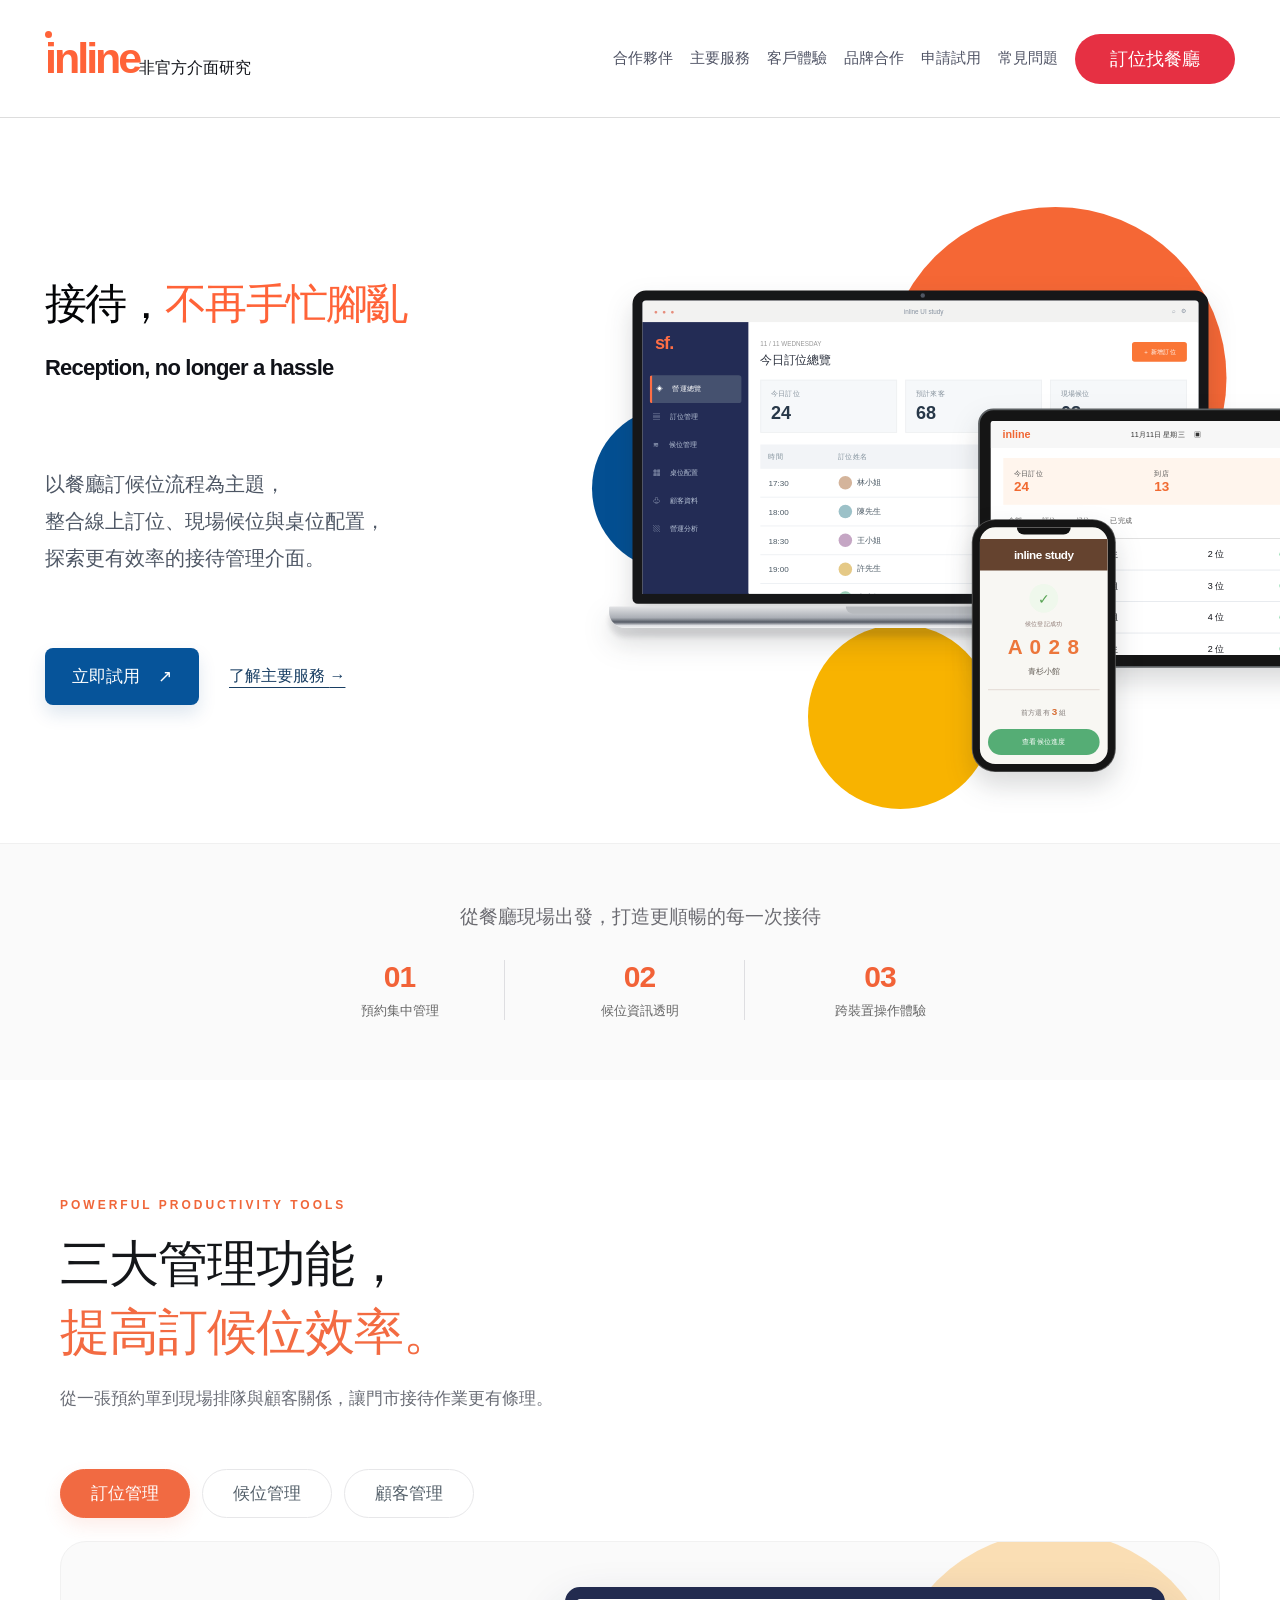
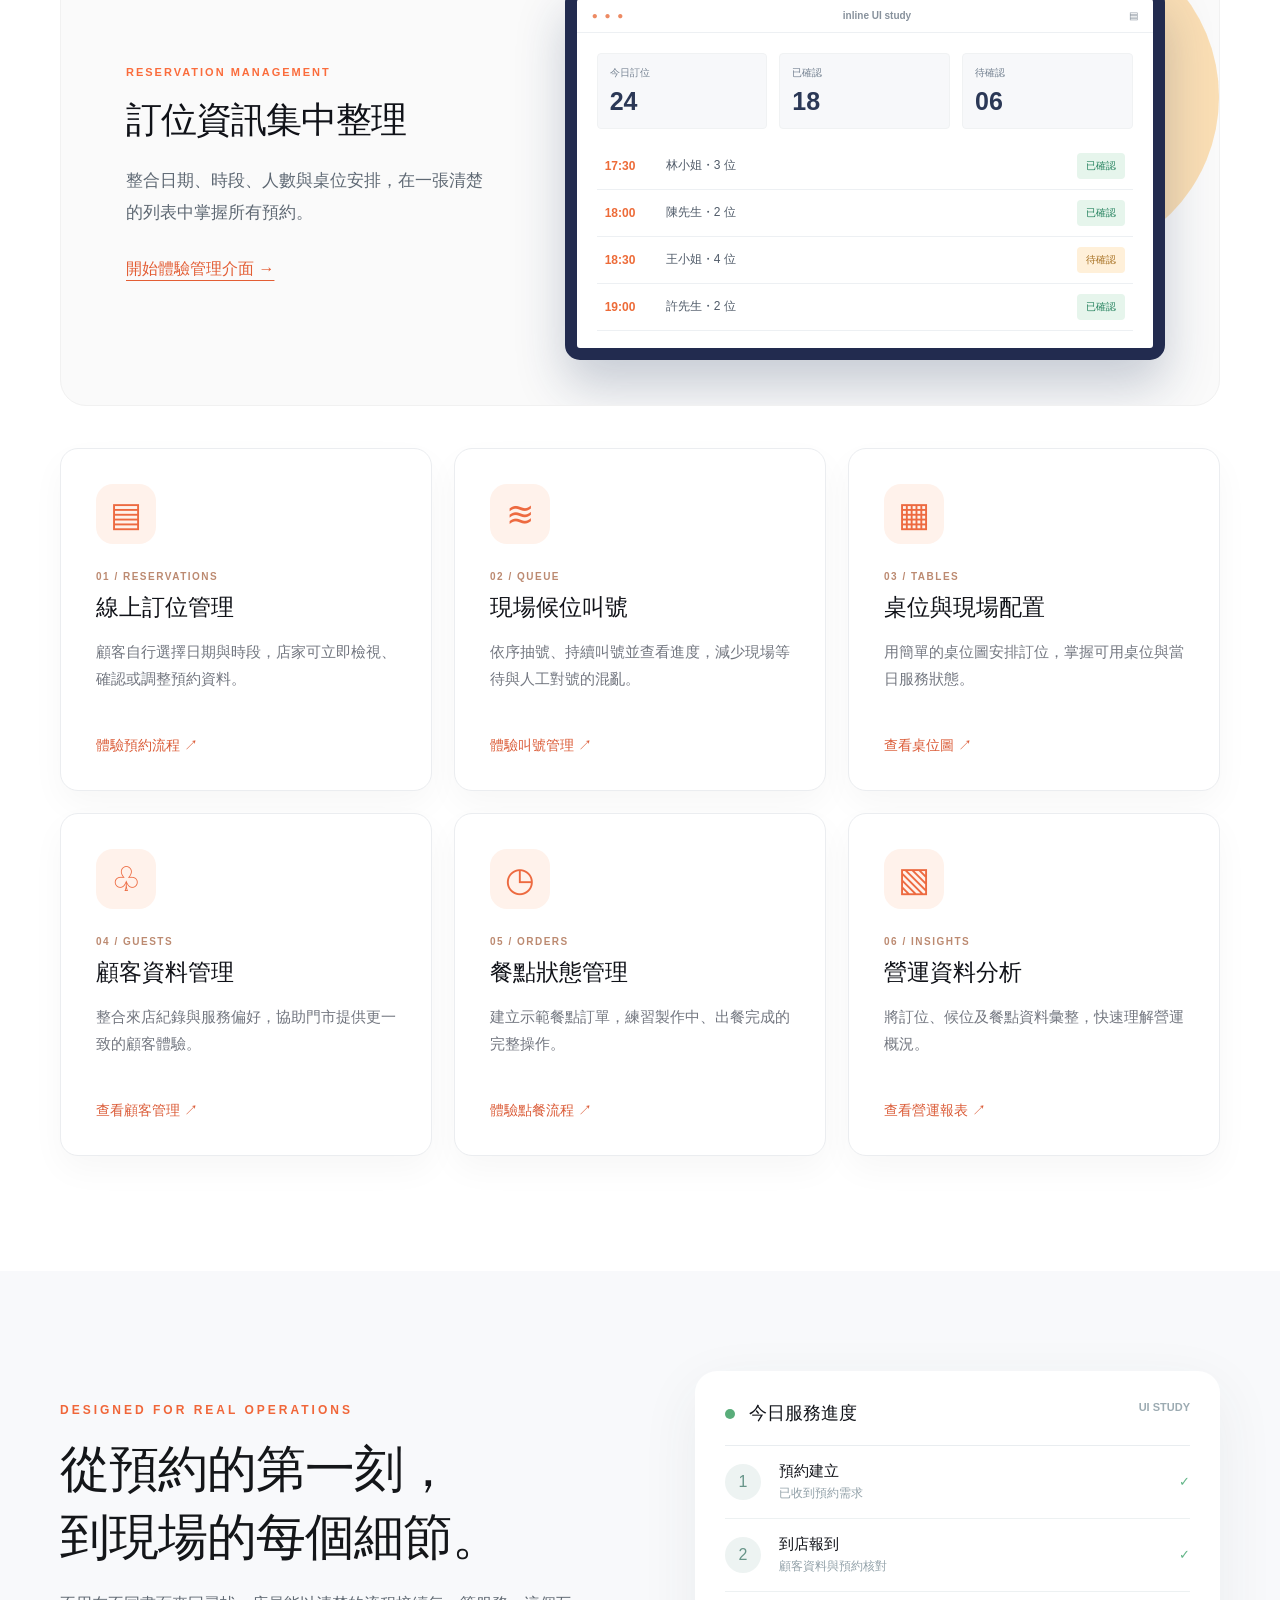
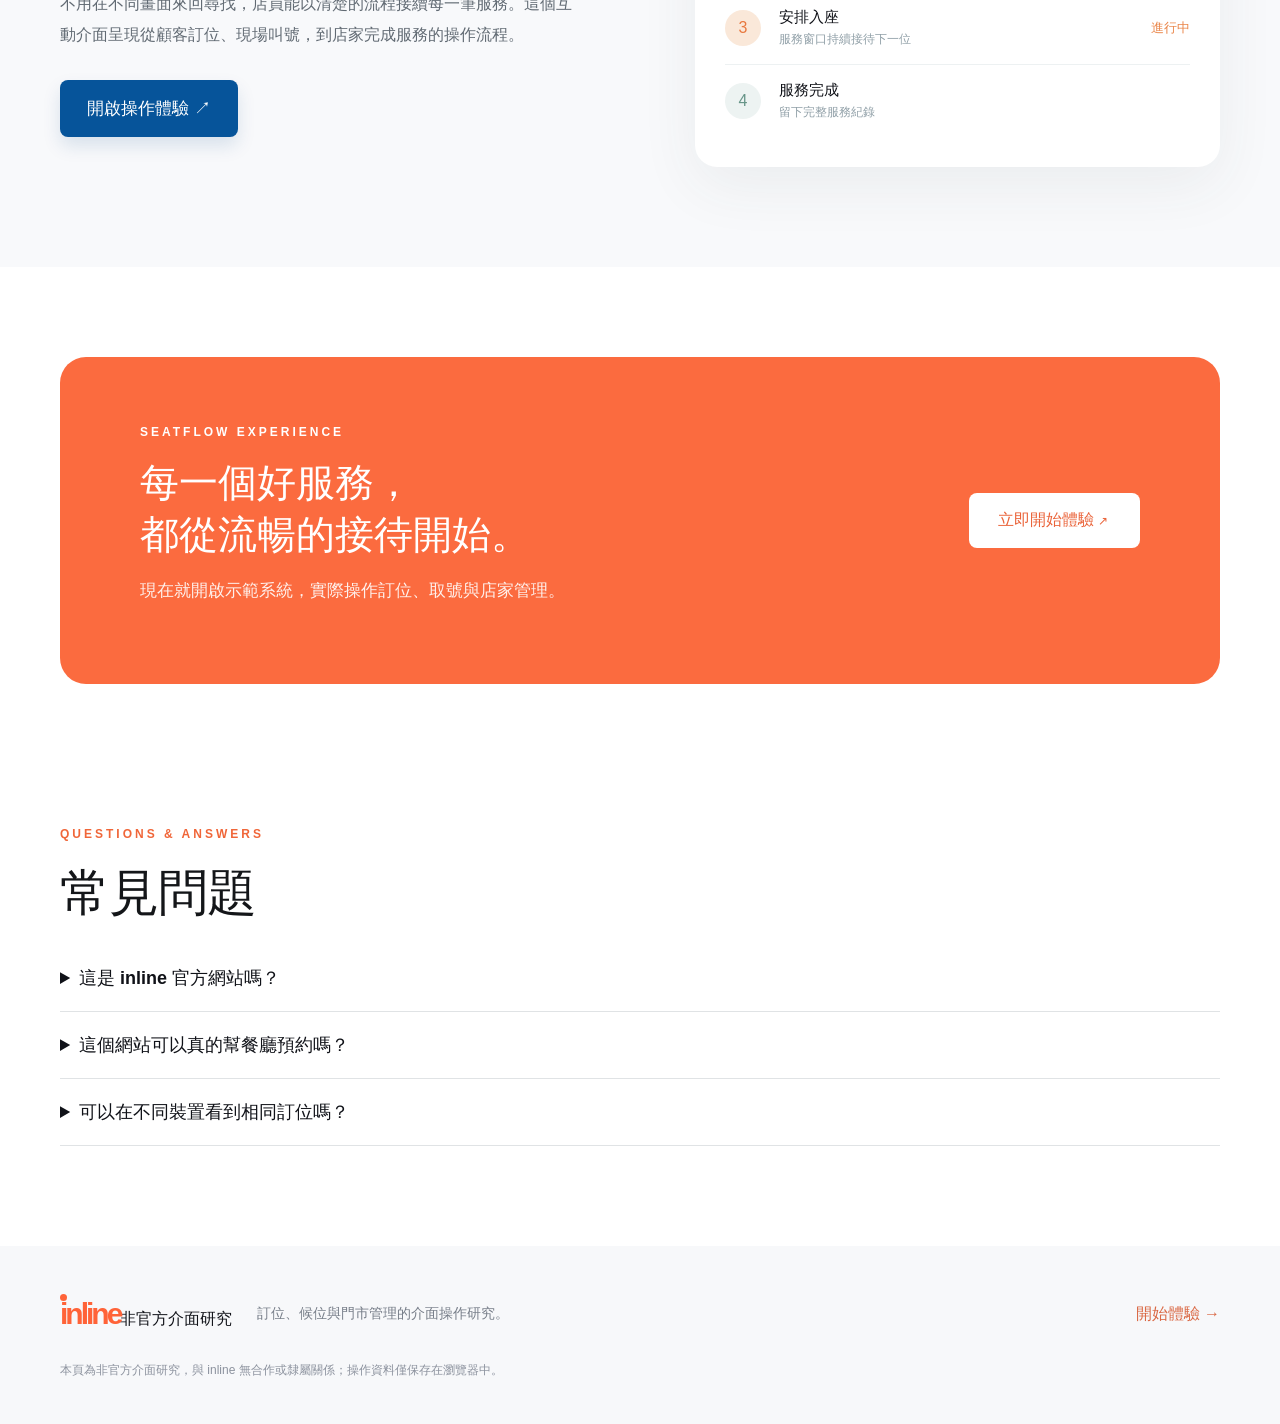
==== commit 708b6829: "Use inline reference name with clear non-official study identity" ====
--- a/index.html
+++ b/index.html
@@ -4,14 +4,14 @@
 <meta charset="utf-8">
 <meta name="viewport" content="width=device-width,initial-scale=1">
 <meta name="theme-color" content="#ffffff">
-<meta name="description" content="SeatFlow 訂候位營運平台操作示範。整合預約、現場候位、桌位、顧客與訂單管理。">
-<title>SeatFlow｜餐廳訂候位與營運管理</title>
+<meta name="description" content="inline 介面研究：訂位、候位、桌位與顧客管理的非官方互動版。">
+<title>inline 介面研究｜餐廳訂候位與營運管理（非官方）</title>
 <link rel="stylesheet" href="./marketing.css">
 </head>
 <body>
 <header class="top" id="top">
   <div class="top-inner">
-    <a href="#top" class="wordmark" aria-label="SeatFlow 首頁"><span class="brand-dot"></span>seat<span>flow</span></a>
+    <div class="brand-wrap"><a href="#top" class="wordmark" aria-label="inline 介面研究首頁"><span class="brand-dot"></span>inline</a><span class="research-label">非官方介面研究</span></div>
     <button id="mobileToggle" class="hamburger" aria-label="展開選單" aria-expanded="false"><span></span><span></span><span></span></button>
     <nav id="topNav" class="top-nav" aria-label="網站導覽">
       <a href="#partners">合作夥伴</a><a href="#features">主要服務</a><a href="#stories">客戶體驗</a><a href="#collaborate">品牌合作</a><a href="#contact">申請試用</a><a href="#faq">常見問題</a>
@@ -25,15 +25,15 @@
     <div class="hero-copy">
       <h1>接待，<strong>不再手忙腳亂</strong></h1>
       <h2>Reception, no longer a hassle</h2>
-      <p>SeatFlow 是一套餐廳接待流程操作展示，<br>整合線上訂位、現場候位與桌位配置，<br>讓你實際操作不同的接待情境。</p>
+      <p>以餐廳訂候位流程為主題，<br>整合線上訂位、現場候位與桌位配置，<br>探索更有效率的接待管理介面。</p>
       <div class="hero-buttons"><a class="cta-blue" href="./demo.html#/dashboard">立即試用 <span>↗</span></a><a class="link-under" href="#features">了解主要服務 <span>→</span></a></div>
-      <span class="demo-note">互動展示網站・非 inline 官方服務</span>
+      
     </div>
     <div class="product-art" aria-label="餐廳管理系統的桌上型電腦、平板與手機介面示意">
       <div class="shape-orange"></div><div class="shape-blue"></div><div class="shape-yellow"></div>
       <div class="device laptop">
         <div class="screen">
-          <div class="bar tiny"><span class="traffic">● ● ●</span><span>SeatFlow Manager</span><span>⌕　⚙</span></div>
+          <div class="bar tiny"><span class="traffic">● ● ●</span><span>inline UI study</span><span>⌕　⚙</span></div>
           <div class="app-layout">
             <div class="app-sidebar">
               <span class="app-logo">sf.</span>
@@ -55,7 +55,7 @@
       </div>
       <div class="device tablet">
         <div class="screen tablet-screen">
-          <div class="tablet-head"><b>seatflow</b><span>11月11日 星期三　 ▣</span><span>⚙</span></div>
+          <div class="tablet-head"><b>inline</b><span>11月11日 星期三　 ▣</span><span>⚙</span></div>
           <div class="tablet-body"><div class="tablet-topstats"><span>今日訂位 <b>24</b></span><span>到店 <b>13</b></span><span>候位 <b>08</b></span></div>
           <div class="tablet-tabs"><span>全部</span><span>訂位</span><span>候位</span><span>已完成</span></div>
           <div class="tablet-row"><b>18:00</b><span>陳先生</span><span>2 位</span><i></i></div>
@@ -67,7 +67,7 @@
       </div>
       <div class="device phone">
         <div class="screen phone-screen">
-          <div class="notch"></div><span class="phone-brand">seatflow</span><div class="phone-card"><div class="phone-symbol">✓</div><small>候位登記成功</small><b>A 0 2 8</b><p>青杉小館</p><div class="phone-line"></div><span>前方還有 <strong>3</strong> 組</span><div class="phone-pill">查看候位進度</div></div>
+          <div class="notch"></div><span class="phone-brand">inline study</span><div class="phone-card"><div class="phone-symbol">✓</div><small>候位登記成功</small><b>A 0 2 8</b><p>青杉小館</p><div class="phone-line"></div><span>前方還有 <strong>3</strong> 組</span><div class="phone-pill">查看候位進度</div></div>
         </div>
       </div>
     </div>
@@ -75,7 +75,7 @@
 </section>
 <section id="partners" class="partners"><div class="section-wrap"><p>從餐廳現場出發，打造更順暢的每一次接待</p><div class="partner-metrics"><div><strong>01</strong><span>預約集中管理</span></div><div><strong>02</strong><span>候位資訊透明</span></div><div><strong>03</strong><span>跨裝置操作體驗</span></div></div></div></section>
 <section id="features" class="features"><div class="section-wrap"><span class="section-kicker">POWERFUL PRODUCTIVITY TOOLS</span><h2>三大管理功能，<br><em>提高訂候位效率。</em></h2><p class="section-intro">從一張預約單到現場排隊與顧客關係，讓門市接待作業更有條理。</p>
-<div class="feature-showcase"><div class="feature-pill-nav" role="tablist" aria-label="三大管理功能"><button class="feature-pill active" role="tab" aria-selected="true" data-feature-tab="reservation">訂位管理</button><button class="feature-pill" role="tab" aria-selected="false" data-feature-tab="queuing">候位管理</button><button class="feature-pill" role="tab" aria-selected="false" data-feature-tab="guest">顧客管理</button></div><div class="feature-stage"><div class="stage-left"><div class="stage-kicker" id="featureStageKicker">RESERVATION MANAGEMENT</div><h3 id="featureStageTitle">訂位資訊集中整理</h3><p id="featureStageText">整合日期、時段、人數與桌位安排，在一張清楚的列表中掌握所有預約。</p><a id="featureStageLink" class="stage-link" href="./demo.html#/reservations">開始體驗管理介面 →</a></div><div class="stage-right"><div class="feature-device"><div class="feature-device-toolbar"><span>● ● ●</span><strong>SeatFlow Manager</strong><span>▤</span></div><div class="feature-mini-stats"><div><small id="featureMetricOne">今日訂位</small><b id="featureMetricOneValue">24</b></div><div><small id="featureMetricTwo">已確認</small><b id="featureMetricTwoValue">18</b></div><div><small id="featureMetricThree">待確認</small><b id="featureMetricThreeValue">06</b></div></div><div class="feature-rows" id="featureRows"><div><b>17:30</b><span>林小姐・3 位</span><em>已確認</em></div><div><b>18:00</b><span>陳先生・2 位</span><em>已確認</em></div><div><b>18:30</b><span>王小姐・4 位</span><em class="pending">待確認</em></div><div><b>19:00</b><span>許先生・2 位</span><em>已確認</em></div></div></div></div></div></div>
+<div class="feature-showcase"><div class="feature-pill-nav" role="tablist" aria-label="三大管理功能"><button class="feature-pill active" role="tab" aria-selected="true" data-feature-tab="reservation">訂位管理</button><button class="feature-pill" role="tab" aria-selected="false" data-feature-tab="queuing">候位管理</button><button class="feature-pill" role="tab" aria-selected="false" data-feature-tab="guest">顧客管理</button></div><div class="feature-stage"><div class="stage-left"><div class="stage-kicker" id="featureStageKicker">RESERVATION MANAGEMENT</div><h3 id="featureStageTitle">訂位資訊集中整理</h3><p id="featureStageText">整合日期、時段、人數與桌位安排，在一張清楚的列表中掌握所有預約。</p><a id="featureStageLink" class="stage-link" href="./demo.html#/reservations">開始體驗管理介面 →</a></div><div class="stage-right"><div class="feature-device"><div class="feature-device-toolbar"><span>● ● ●</span><strong>inline UI study</strong><span>▤</span></div><div class="feature-mini-stats"><div><small id="featureMetricOne">今日訂位</small><b id="featureMetricOneValue">24</b></div><div><small id="featureMetricTwo">已確認</small><b id="featureMetricTwoValue">18</b></div><div><small id="featureMetricThree">待確認</small><b id="featureMetricThreeValue">06</b></div></div><div class="feature-rows" id="featureRows"><div><b>17:30</b><span>林小姐・3 位</span><em>已確認</em></div><div><b>18:00</b><span>陳先生・2 位</span><em>已確認</em></div><div><b>18:30</b><span>王小姐・4 位</span><em class="pending">待確認</em></div><div><b>19:00</b><span>許先生・2 位</span><em>已確認</em></div></div></div></div></div></div>
 <div class="feature-grid">
 <article class="feature-card"><div class="feature-icon">▤</div><div class="feature-num">01 / RESERVATIONS</div><h3>線上訂位管理</h3><p>顧客自行選擇日期與時段，店家可立即檢視、確認或調整預約資料。</p><a href="./demo.html#/book">體驗預約流程 ↗</a></article>
 <article class="feature-card"><div class="feature-icon">≋</div><div class="feature-num">02 / QUEUE</div><h3>現場候位叫號</h3><p>依序抽號、持續叫號並查看進度，減少現場等待與人工對號的混亂。</p><a href="./demo.html#/queue">體驗叫號管理 ↗</a></article>
@@ -84,11 +84,11 @@
 <article class="feature-card"><div class="feature-icon">◷</div><div class="feature-num">05 / ORDERS</div><h3>餐點狀態管理</h3><p>建立示範餐點訂單，練習製作中、出餐完成的完整操作。</p><a href="./demo.html#/orders">體驗點餐流程 ↗</a></article>
 <article class="feature-card"><div class="feature-icon">▧</div><div class="feature-num">06 / INSIGHTS</div><h3>營運資料分析</h3><p>將訂位、候位及餐點資料彙整，快速理解營運概況。</p><a href="./demo.html#/reports">查看營運報表 ↗</a></article>
 </div></div></section>
-<section id="stories" class="story-section"><div class="section-wrap story-wrap"><div><span class="section-kicker">DESIGNED FOR REAL OPERATIONS</span><h2>從預約的第一刻，<br>到現場的每個細節。</h2><p>不用在不同畫面來回尋找，店員能以清楚的流程接續每一筆服務。這份網站示範從顧客訂位，到現場叫號，再到店家完成服務的整體操作。</p><a class="cta-blue" href="./demo.html#/dashboard">開啟操作體驗 ↗</a></div><div class="workflow-card"><div class="workflow-head"><span class="live-dot"></span> 今日服務進度 <small>DEMO</small></div><div class="workflow-step"><i>1</i><div><b>預約建立</b><span>已收到預約需求</span></div><strong>✓</strong></div><div class="workflow-step"><i>2</i><div><b>到店報到</b><span>顧客資料與預約核對</span></div><strong>✓</strong></div><div class="workflow-step current"><i>3</i><div><b>安排入座</b><span>服務窗口持續接待下一位</span></div><strong>進行中</strong></div><div class="workflow-step"><i>4</i><div><b>服務完成</b><span>留下完整服務紀錄</span></div></div></div></div></section>
+<section id="stories" class="story-section"><div class="section-wrap story-wrap"><div><span class="section-kicker">DESIGNED FOR REAL OPERATIONS</span><h2>從預約的第一刻，<br>到現場的每個細節。</h2><p>不用在不同畫面來回尋找，店員能以清楚的流程接續每一筆服務。這個互動介面呈現從顧客訂位、現場叫號，到店家完成服務的操作流程。</p><a class="cta-blue" href="./demo.html#/dashboard">開啟操作體驗 ↗</a></div><div class="workflow-card"><div class="workflow-head"><span class="live-dot"></span> 今日服務進度 <small>UI STUDY</small></div><div class="workflow-step"><i>1</i><div><b>預約建立</b><span>已收到預約需求</span></div><strong>✓</strong></div><div class="workflow-step"><i>2</i><div><b>到店報到</b><span>顧客資料與預約核對</span></div><strong>✓</strong></div><div class="workflow-step current"><i>3</i><div><b>安排入座</b><span>服務窗口持續接待下一位</span></div><strong>進行中</strong></div><div class="workflow-step"><i>4</i><div><b>服務完成</b><span>留下完整服務紀錄</span></div></div></div></div></section>
 <section id="collaborate" class="callout-section"><div class="section-wrap callout-box"><div><span>SEATFLOW EXPERIENCE</span><h2>每一個好服務，<br>都從流暢的接待開始。</h2><p>現在就開啟示範系統，實際操作訂位、取號與店家管理。</p></div><a href="./demo.html#/home" class="white-cta">立即開始體驗 <span>↗</span></a></div></section>
-<section id="faq" class="faq"><div class="section-wrap"><span class="section-kicker">QUESTIONS & ANSWERS</span><h2>常見問題</h2><details><summary>這是 inline 官方網站嗎？</summary><p>不是。SeatFlow 是獨立製作的功能操作示範，並非 inline 官方網站，也沒有使用其商標或網站原始程式碼。</p></details><details><summary>這個網站可以真的幫餐廳預約嗎？</summary><p>目前不能。所有資料只存放在使用者自己的瀏覽器內，供操作與流程驗證使用。</p></details><details><summary>可以在不同裝置看到相同訂位嗎？</summary><p>目前尚未串接雲端資料庫，僅同一瀏覽器內可保存與同步展示資料。</p></details></div></section>
+<section id="faq" class="faq"><div class="section-wrap"><span class="section-kicker">QUESTIONS & ANSWERS</span><h2>常見問題</h2><details><summary>這是 inline 官方網站嗎？</summary><p>不是。這是參照公開畫面製作的非官方介面研究，不屬於 inline 官方服務，也未使用其原始程式碼與原版圖片素材。</p></details><details><summary>這個網站可以真的幫餐廳預約嗎？</summary><p>目前不能。所有資料只存放在使用者自己的瀏覽器內，供操作與流程驗證使用。</p></details><details><summary>可以在不同裝置看到相同訂位嗎？</summary><p>目前尚未串接雲端資料庫，僅同一瀏覽器內可保存與同步展示資料。</p></details></div></section>
 </main>
-<footer id="contact"><div class="section-wrap foot-inner"><a href="#top" class="wordmark"><span class="brand-dot"></span>seat<span>flow</span></a><p>訂位、候位與門市管理的原創互動展示。</p><a href="./demo.html#/discover">開始體驗 →</a><small>© 2026 SeatFlow Demo. 非 inline 官方產品。</small></div></footer>
+<footer id="contact"><div class="section-wrap foot-inner"><div class="brand-wrap"><a href="#top" class="wordmark"><span class="brand-dot"></span>inline</a><span class="research-label">非官方介面研究</span></div><p>訂位、候位與門市管理的介面操作研究。</p><a href="./demo.html#/discover">開始體驗 →</a><small>本頁為非官方介面研究，與 inline 無合作或隸屬關係；操作資料僅保存在瀏覽器中。</small></div></footer>
 <script src="./marketing.js" defer></script>
 </body>
 </html>
--- a/marketing.css
+++ b/marketing.css
@@ -11,3 +11,56 @@
 @media(max-width:1100px){.top{height:90px}.wordmark{font-size:35px}.top-inner{width:calc(100% - 55px)}.top-nav{gap:12px}.top-nav>a:not(.nav-cta){font-size:12px}.top-nav .nav-cta{font-size:14px;min-width:auto;padding:12px 16px}.hero-content{width:calc(100% - 60px);min-height:700px}.hero-copy{width:57%;min-width:490px;z-index:5}.hero-copy h1{font-size:37px}.hero-copy h2{font-size:23px}.hero-copy p{font-size:17px}.product-art{right:-170px;top:130px;transform:scale(.7)}.section-wrap{width:calc(100% - 70px)}.story-wrap{gap:40px}}
 @media(max-width:780px){.top{height:72px}.top-inner{width:calc(100% - 38px)}.wordmark{font-size:33px}.hamburger{display:block}.top-nav{display:none;position:absolute;top:72px;left:0;right:0;background:#fff;flex-direction:column;align-items:stretch;padding:15px 25px 25px;gap:0;box-shadow:0 25px 35px #13182014}.top-nav.open{display:flex}.top-nav>a:not(.nav-cta){font-size:16px;padding:13px 7px;border-bottom:1px solid #f1f2f3}.top-nav .nav-cta{font-size:17px;margin-top:15px;text-align:center}.masthead{min-height:755px}.hero-content{width:calc(100% - 42px);min-height:755px;display:block}.hero-copy{padding-top:60px;width:100%;min-width:0}.hero-copy h1{font-size:clamp(28px,7.1vw,42px);letter-spacing:-1.2px;white-space:normal;margin-bottom:13px}.hero-copy h2{font-size:19px;margin-bottom:20px;letter-spacing:-.4px}.hero-copy p{font-size:15px;line-height:1.78;margin-bottom:24px}.hero-copy br{display:none}.hero-buttons{gap:17px;flex-wrap:wrap}.cta-blue{font-size:13px;padding:13px 16px}.link-under{font-size:13px}.demo-note{margin-top:14px;font-size:10px}.product-art{top:382px;right:50%;margin-right:-320px;transform:scale(.54);transform-origin:top center}.partners{padding:39px 0}.partners p{font-size:15px}.partner-metrics{gap:0}.partner-metrics>div{min-width:0;width:33.33%;padding:0 5px}.partner-metrics strong{font-size:23px}.partner-metrics span{font-size:10px;line-height:1.6}.section-wrap{width:calc(100% - 40px)}.features{padding:70px 0}.features h2,.story-wrap h2,.faq h2{font-size:32px}.section-intro{font-size:15px}.feature-grid{grid-template-columns:1fr}.feature-card{padding:27px}.feature-card p{min-height:0}.story-wrap{grid-template-columns:1fr;gap:26px}.story-section{padding:70px 0}.callout-section{padding:60px 0}.callout-box{padding:35px 26px;flex-direction:column;align-items:start}.callout-box h2{font-size:28px}.callout-box p{font-size:14px}.faq{padding:20px 0 75px}.faq summary{font-size:15px}.foot-inner{gap:18px}.foot-inner>a:not(.wordmark){margin-left:0}.foot-inner small{line-height:1.6}}
 @media(max-width:430px){.masthead{min-height:695px}.hero-copy{padding-top:45px}.hero-copy h1{font-size:29px}.hero-copy h2{font-size:17px}.hero-copy p{font-size:14px}.product-art{top:360px;transform:scale(.42);margin-right:-260px}.hero-buttons{gap:10px}.cta-blue{font-size:12px}.link-under{font-size:12px}}
+
+
+/* Three independent feature panels */
+.feature-showcase{margin:54px 0 42px}
+.feature-pill-nav{display:flex;align-items:center;gap:12px;flex-wrap:wrap;margin-bottom:23px}
+.feature-pill{appearance:none;border:1px solid #e7e7e9;background:#fff;color:#525e68;border-radius:999px;padding:12px 30px;font-size:17px;font-weight:800;transition:.16s}
+.feature-pill:hover{border-color:#f6a087;background:#fff7f3}
+.feature-pill.active{color:#fff;background:#f16a42;border-color:#f16a42;box-shadow:0 8px 18px #f16a421e}
+.feature-stage{background:#fafafa;border-radius:26px;min-height:425px;display:grid;grid-template-columns:42% 58%;overflow:hidden;align-items:center;border:1px solid #f1f1f1}
+.stage-left{padding:48px 15px 48px 65px}
+.stage-kicker{color:#fa6c3c;font-size:11px;font-weight:850;letter-spacing:2px}
+.stage-left h3{font-size:36px;letter-spacing:-1px;line-height:1.35;margin:18px 0 20px}
+.stage-left p{color:#5e6873;font-size:17px;line-height:1.9;max-width:365px}
+.stage-link{color:#e35d34;text-decoration:underline;text-underline-offset:6px;font-weight:800;display:inline-block;margin-top:13px}
+.stage-right{padding:45px 52px 45px 15px;position:relative}
+.stage-right:before{position:absolute;content:"";width:330px;height:330px;border-radius:50%;background:#f9aa31;right:0;top:-10px;opacity:.35}
+.feature-device{position:relative;z-index:1;background:white;border:12px solid #222b4f;box-shadow:0 25px 50px #1c31583b;border-radius:15px;min-height:270px;max-width:600px;margin:0 auto}
+.feature-device-toolbar{height:34px;display:flex;justify-content:space-between;align-items:center;padding:0 15px;border-bottom:1px solid #edf0f3;font-size:10px;color:#87919c}
+.feature-device-toolbar span:first-child{letter-spacing:2px;color:#ed8a63}
+.feature-mini-stats{display:grid;grid-template-columns:repeat(3,1fr);gap:12px;margin:20px 20px 14px}
+.feature-mini-stats>div{background:#f7f8fa;border:1px solid #f0f2f3;border-radius:4px;padding:12px}
+.feature-mini-stats small{display:block;font-size:10px;color:#738090;margin-bottom:7px}
+.feature-mini-stats b{font-size:25px;color:#2b3856}
+.feature-rows{margin:0 20px 17px}
+.feature-rows>div{display:flex;align-items:center;gap:16px;padding:10px 8px;border-bottom:1px solid #edf0f3;font-size:12px;color:#505b69}
+.feature-rows b{min-width:45px;font-size:12px;color:#ed6b38}
+.feature-rows span{flex:1}
+.feature-rows em{font-style:normal;color:#25825e;background:#e6f5ec;padding:6px 9px;border-radius:4px;font-size:10px}
+.feature-rows em.pending{background:#fff0d9;color:#a77123}
+@media(max-width:1000px){
+.feature-stage{grid-template-columns:1fr}
+.stage-left{padding:38px 38px 6px}
+.stage-right{padding:30px}
+}
+@media(max-width:600px){
+.feature-showcase{margin-top:38px}
+.feature-pill-nav{gap:8px}
+.feature-pill{padding:10px 14px;font-size:13px}
+.feature-stage{min-height:0}
+.stage-left{padding:27px 22px 5px}
+.stage-left h3{font-size:26px}
+.stage-left p{font-size:14px;line-height:1.75}
+.stage-right{padding:26px 16px}
+.feature-device{border-width:7px;min-height:230px}
+.feature-mini-stats{margin:13px 8px 9px;gap:7px}
+.feature-mini-stats>div{padding:8px}
+.feature-mini-stats b{font-size:20px}
+.feature-mini-stats small{font-size:8px}
+.feature-rows{margin:0 9px 10px}
+.feature-rows>div{font-size:10px;padding:8px 2px;gap:7px}
+.feature-rows b{min-width:32px;font-size:10px}
+.feature-rows em{font-size:8px;padding:4px}
+}
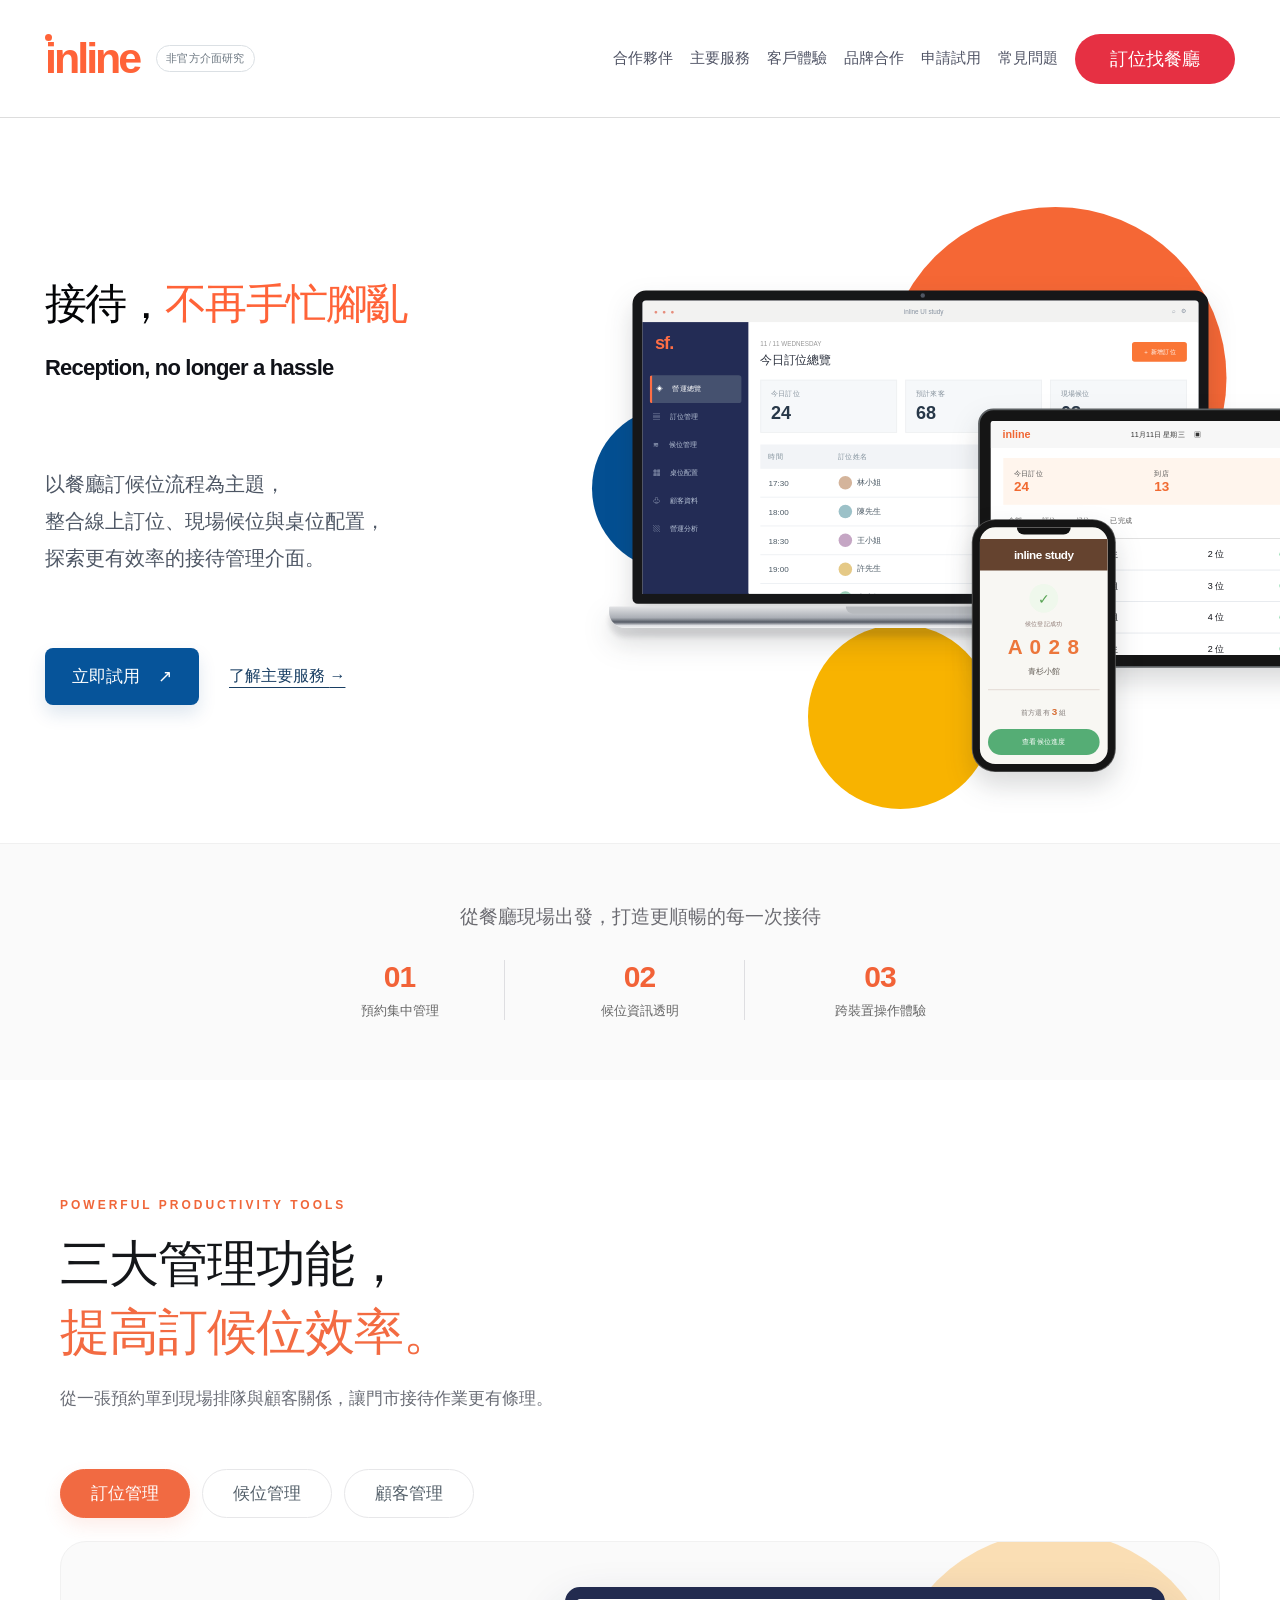
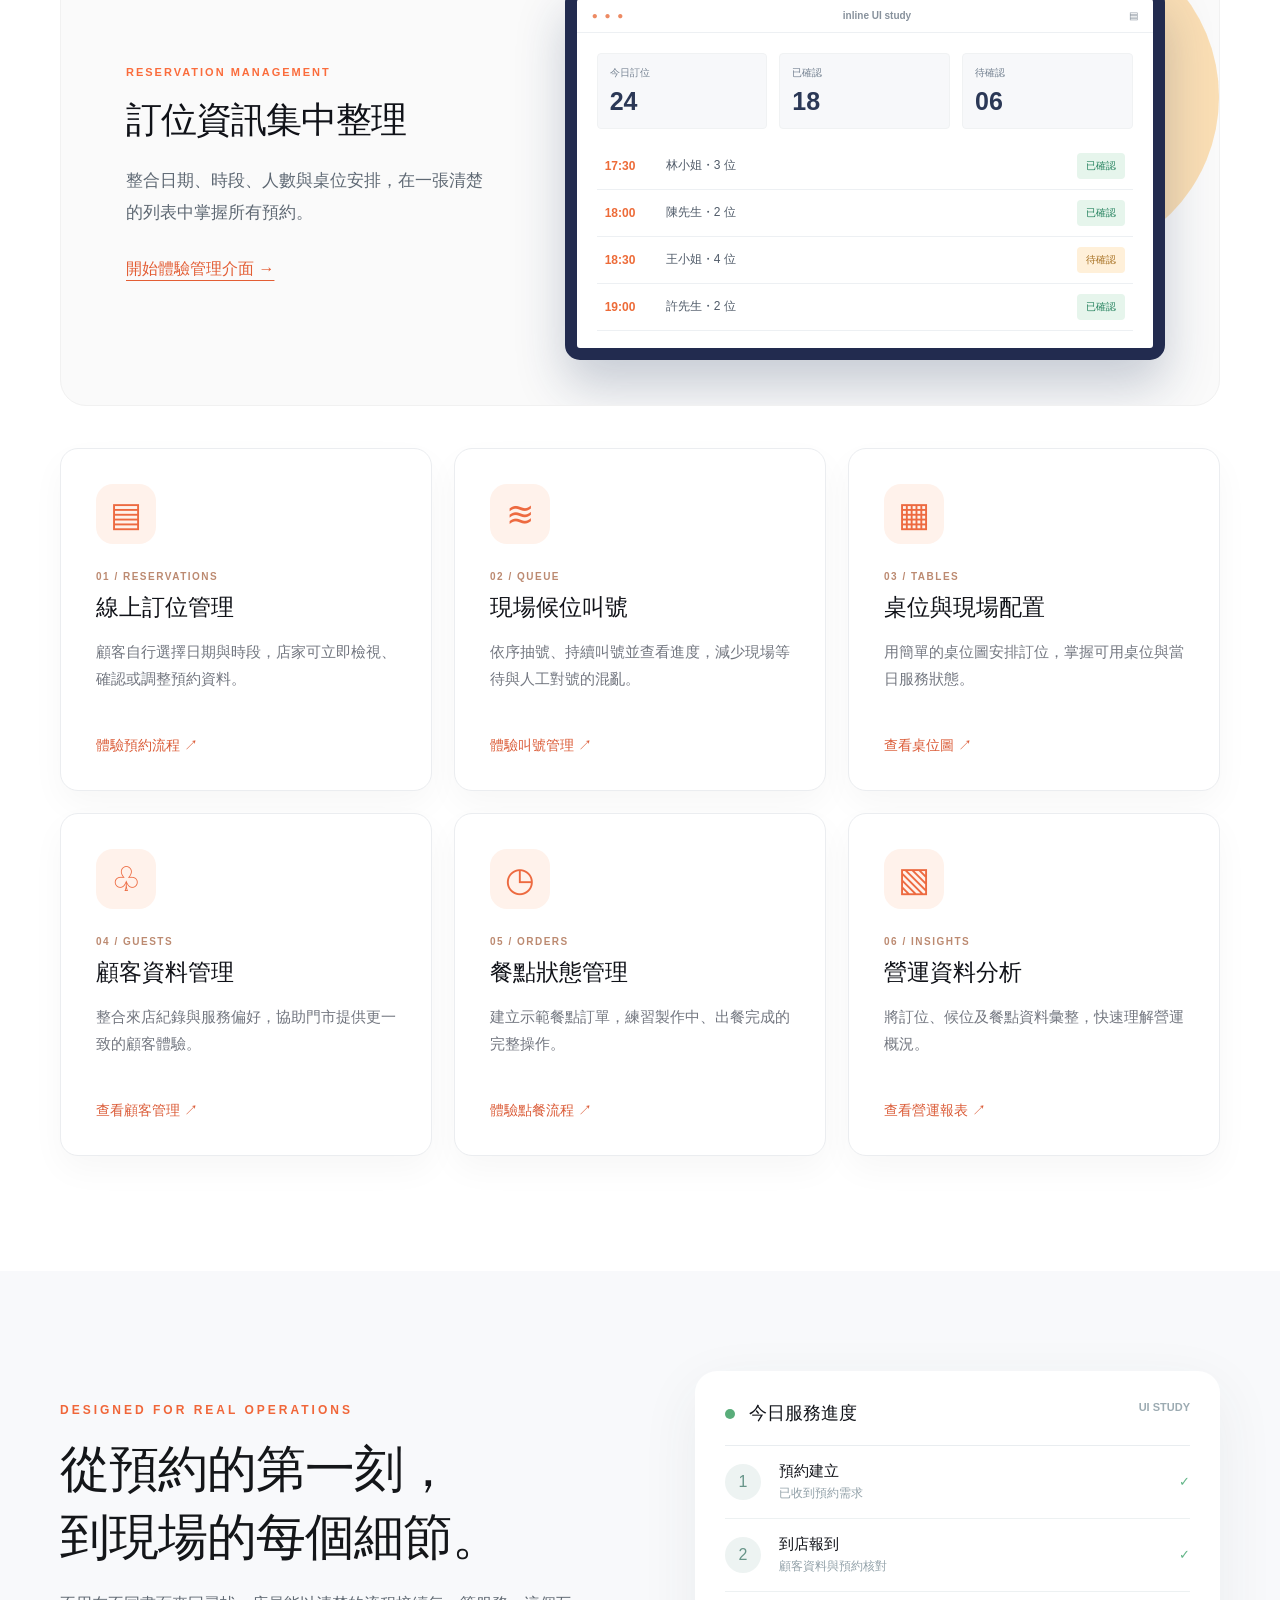
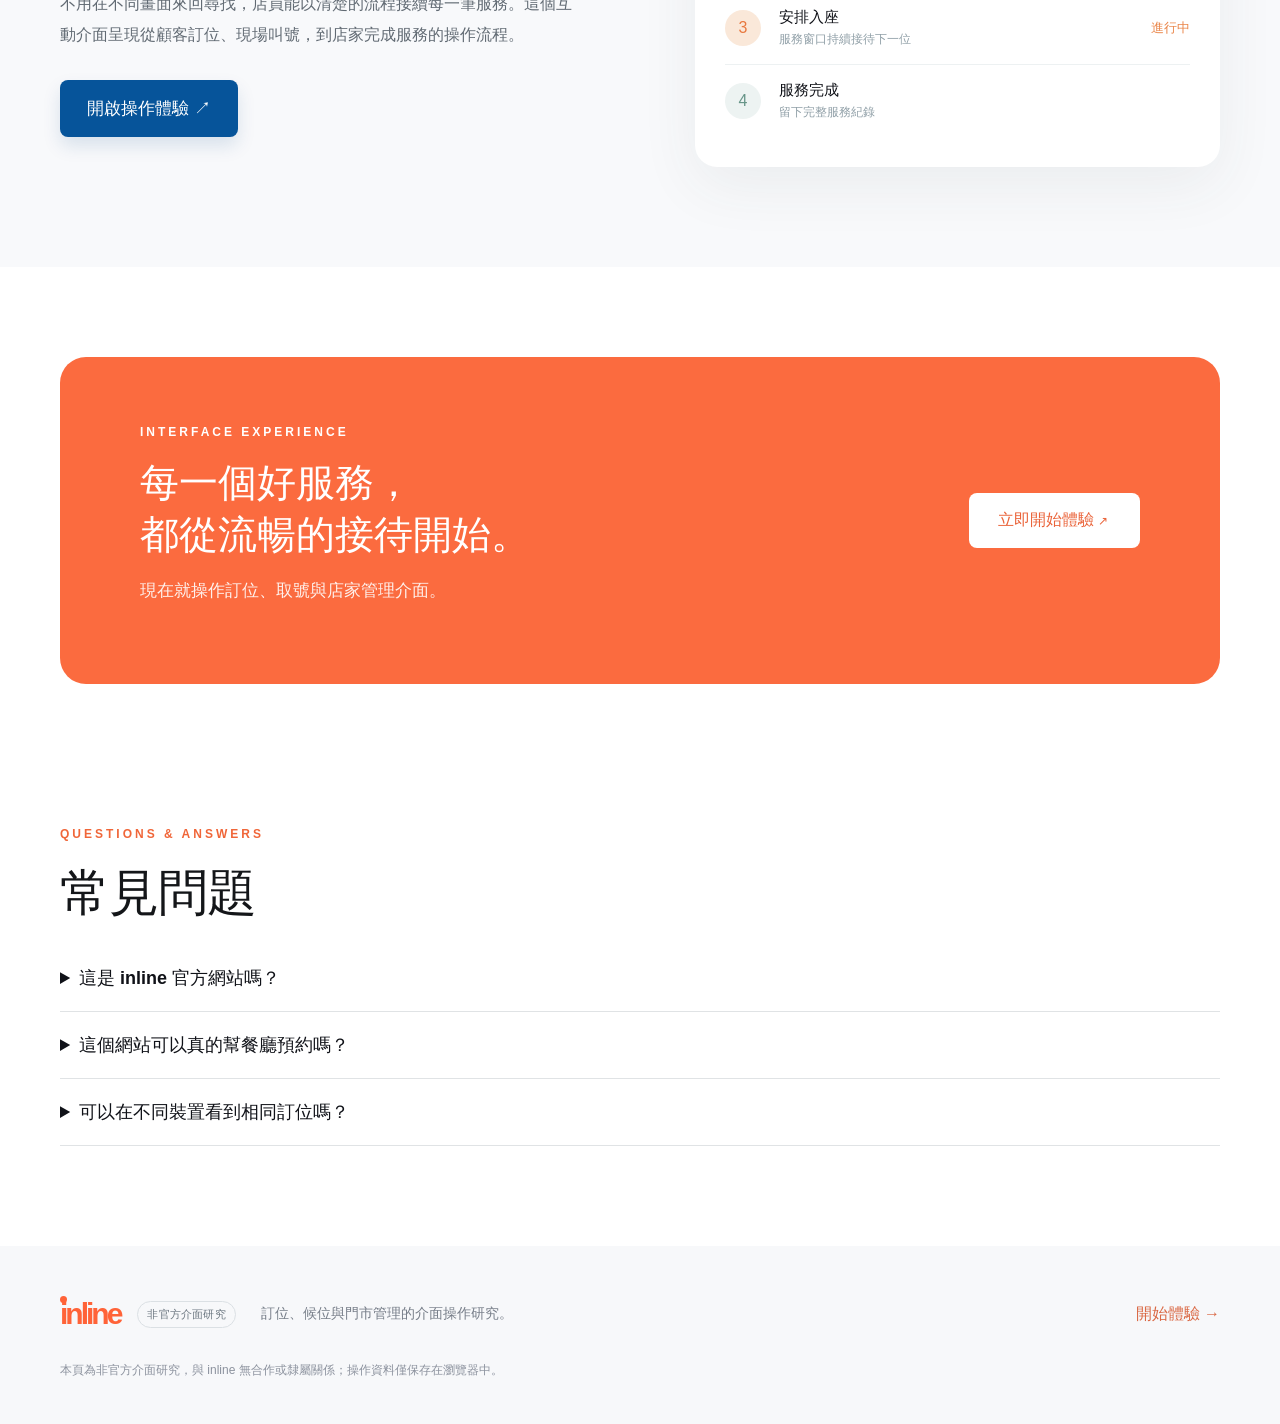
==== commit 4b2df767: "Remove legacy SeatFlow branding in marketing CTA" ====
--- a/index.html
+++ b/index.html
@@ -85,7 +85,7 @@
 <article class="feature-card"><div class="feature-icon">▧</div><div class="feature-num">06 / INSIGHTS</div><h3>營運資料分析</h3><p>將訂位、候位及餐點資料彙整，快速理解營運概況。</p><a href="./demo.html#/reports">查看營運報表 ↗</a></article>
 </div></div></section>
 <section id="stories" class="story-section"><div class="section-wrap story-wrap"><div><span class="section-kicker">DESIGNED FOR REAL OPERATIONS</span><h2>從預約的第一刻，<br>到現場的每個細節。</h2><p>不用在不同畫面來回尋找，店員能以清楚的流程接續每一筆服務。這個互動介面呈現從顧客訂位、現場叫號，到店家完成服務的操作流程。</p><a class="cta-blue" href="./demo.html#/dashboard">開啟操作體驗 ↗</a></div><div class="workflow-card"><div class="workflow-head"><span class="live-dot"></span> 今日服務進度 <small>UI STUDY</small></div><div class="workflow-step"><i>1</i><div><b>預約建立</b><span>已收到預約需求</span></div><strong>✓</strong></div><div class="workflow-step"><i>2</i><div><b>到店報到</b><span>顧客資料與預約核對</span></div><strong>✓</strong></div><div class="workflow-step current"><i>3</i><div><b>安排入座</b><span>服務窗口持續接待下一位</span></div><strong>進行中</strong></div><div class="workflow-step"><i>4</i><div><b>服務完成</b><span>留下完整服務紀錄</span></div></div></div></div></section>
-<section id="collaborate" class="callout-section"><div class="section-wrap callout-box"><div><span>SEATFLOW EXPERIENCE</span><h2>每一個好服務，<br>都從流暢的接待開始。</h2><p>現在就開啟示範系統，實際操作訂位、取號與店家管理。</p></div><a href="./demo.html#/home" class="white-cta">立即開始體驗 <span>↗</span></a></div></section>
+<section id="collaborate" class="callout-section"><div class="section-wrap callout-box"><div><span>INTERFACE EXPERIENCE</span><h2>每一個好服務，<br>都從流暢的接待開始。</h2><p>現在就操作訂位、取號與店家管理介面。</p></div><a href="./demo.html#/home" class="white-cta">立即開始體驗 <span>↗</span></a></div></section>
 <section id="faq" class="faq"><div class="section-wrap"><span class="section-kicker">QUESTIONS & ANSWERS</span><h2>常見問題</h2><details><summary>這是 inline 官方網站嗎？</summary><p>不是。這是參照公開畫面製作的非官方介面研究，不屬於 inline 官方服務，也未使用其原始程式碼與原版圖片素材。</p></details><details><summary>這個網站可以真的幫餐廳預約嗎？</summary><p>目前不能。所有資料只存放在使用者自己的瀏覽器內，供操作與流程驗證使用。</p></details><details><summary>可以在不同裝置看到相同訂位嗎？</summary><p>目前尚未串接雲端資料庫，僅同一瀏覽器內可保存與同步展示資料。</p></details></div></section>
 </main>
 <footer id="contact"><div class="section-wrap foot-inner"><div class="brand-wrap"><a href="#top" class="wordmark"><span class="brand-dot"></span>inline</a><span class="research-label">非官方介面研究</span></div><p>訂位、候位與門市管理的介面操作研究。</p><a href="./demo.html#/discover">開始體驗 →</a><small>本頁為非官方介面研究，與 inline 無合作或隸屬關係；操作資料僅保存在瀏覽器中。</small></div></footer>
--- a/marketing.css
+++ b/marketing.css
@@ -64,3 +64,9 @@
 .feature-rows b{min-width:32px;font-size:10px}
 .feature-rows em{font-size:8px;padding:4px}
 }
+
+/* Reference naming used for clear, non-official interface comparison. */
+.brand-wrap{display:flex;align-items:center;gap:17px;min-width:0}
+.research-label{font-size:11px;letter-spacing:.2px;color:#6c7781;border:1px solid #dbe0e4;border-radius:20px;padding:5px 9px;white-space:nowrap;font-weight:600}
+@media(max-width:1100px){.brand-wrap{gap:9px}.research-label{font-size:10px}}
+@media(max-width:780px){.research-label{font-size:9px;padding:4px 6px}}
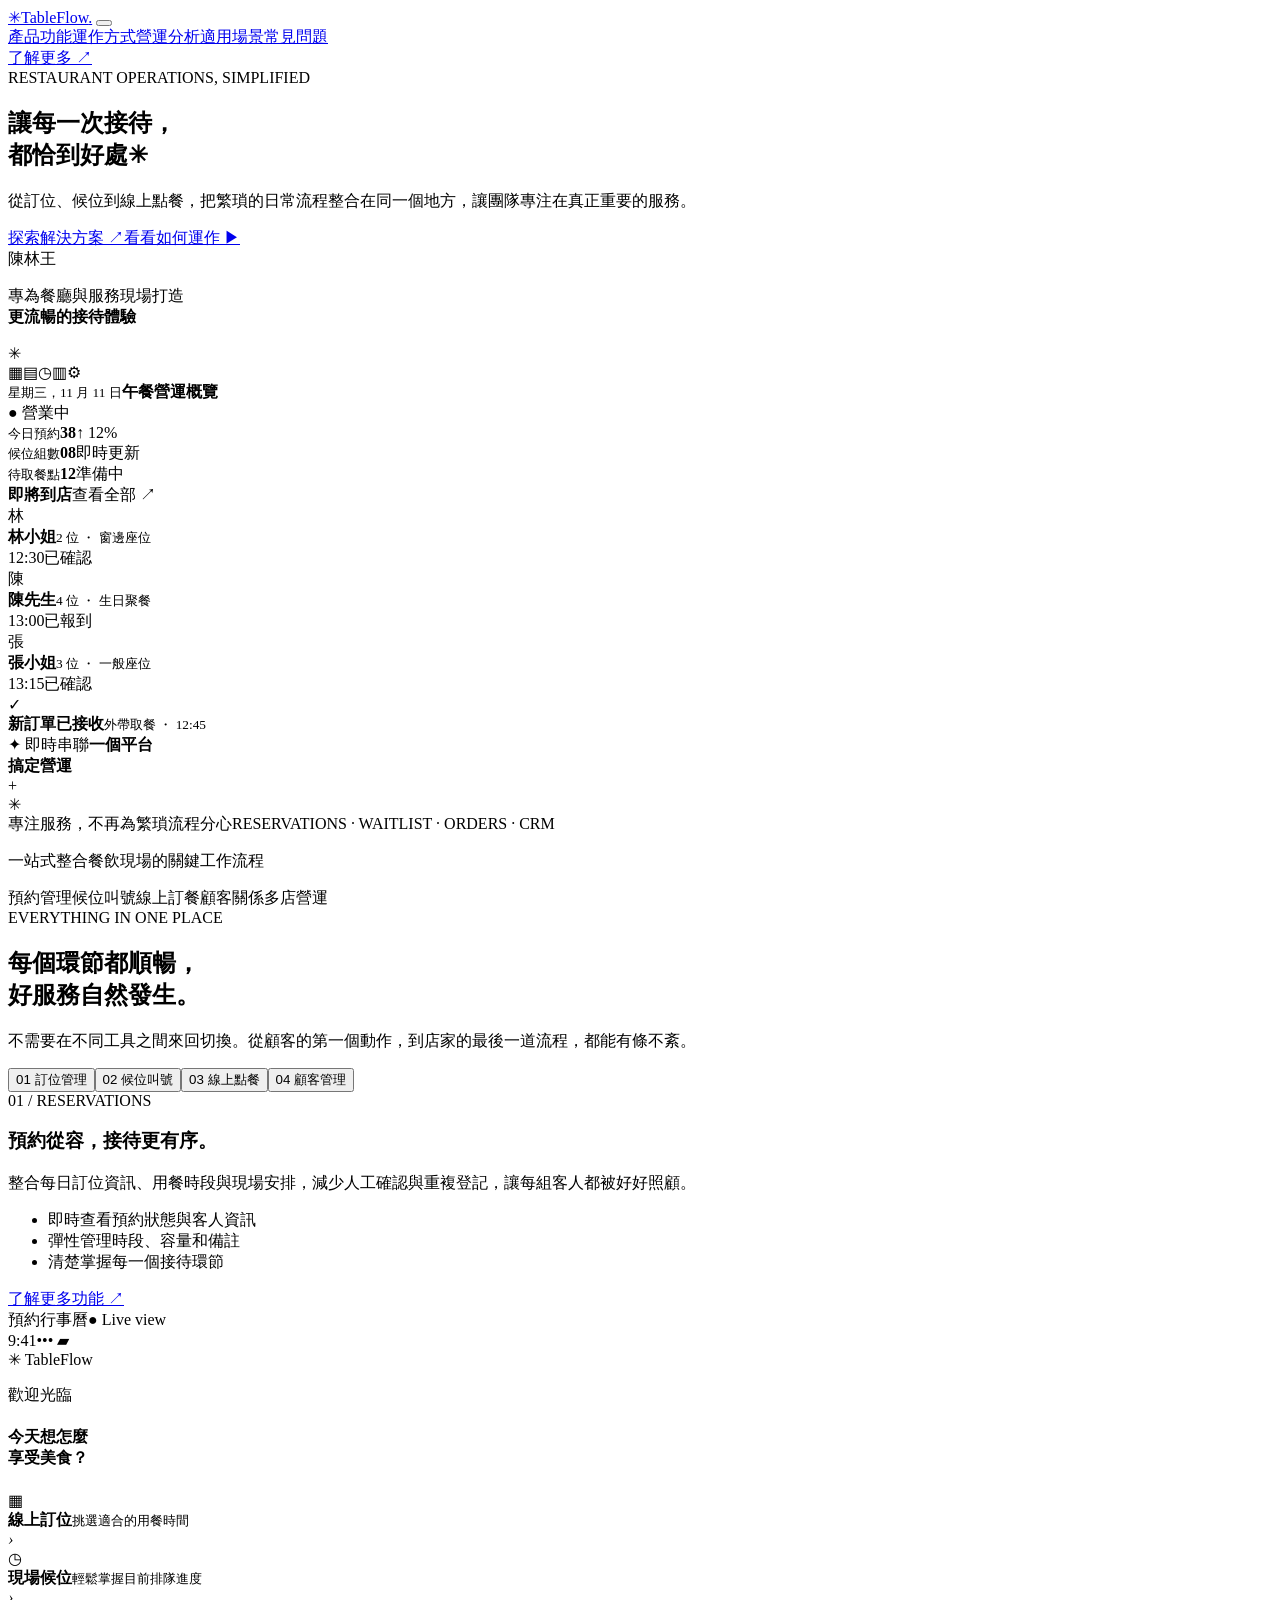
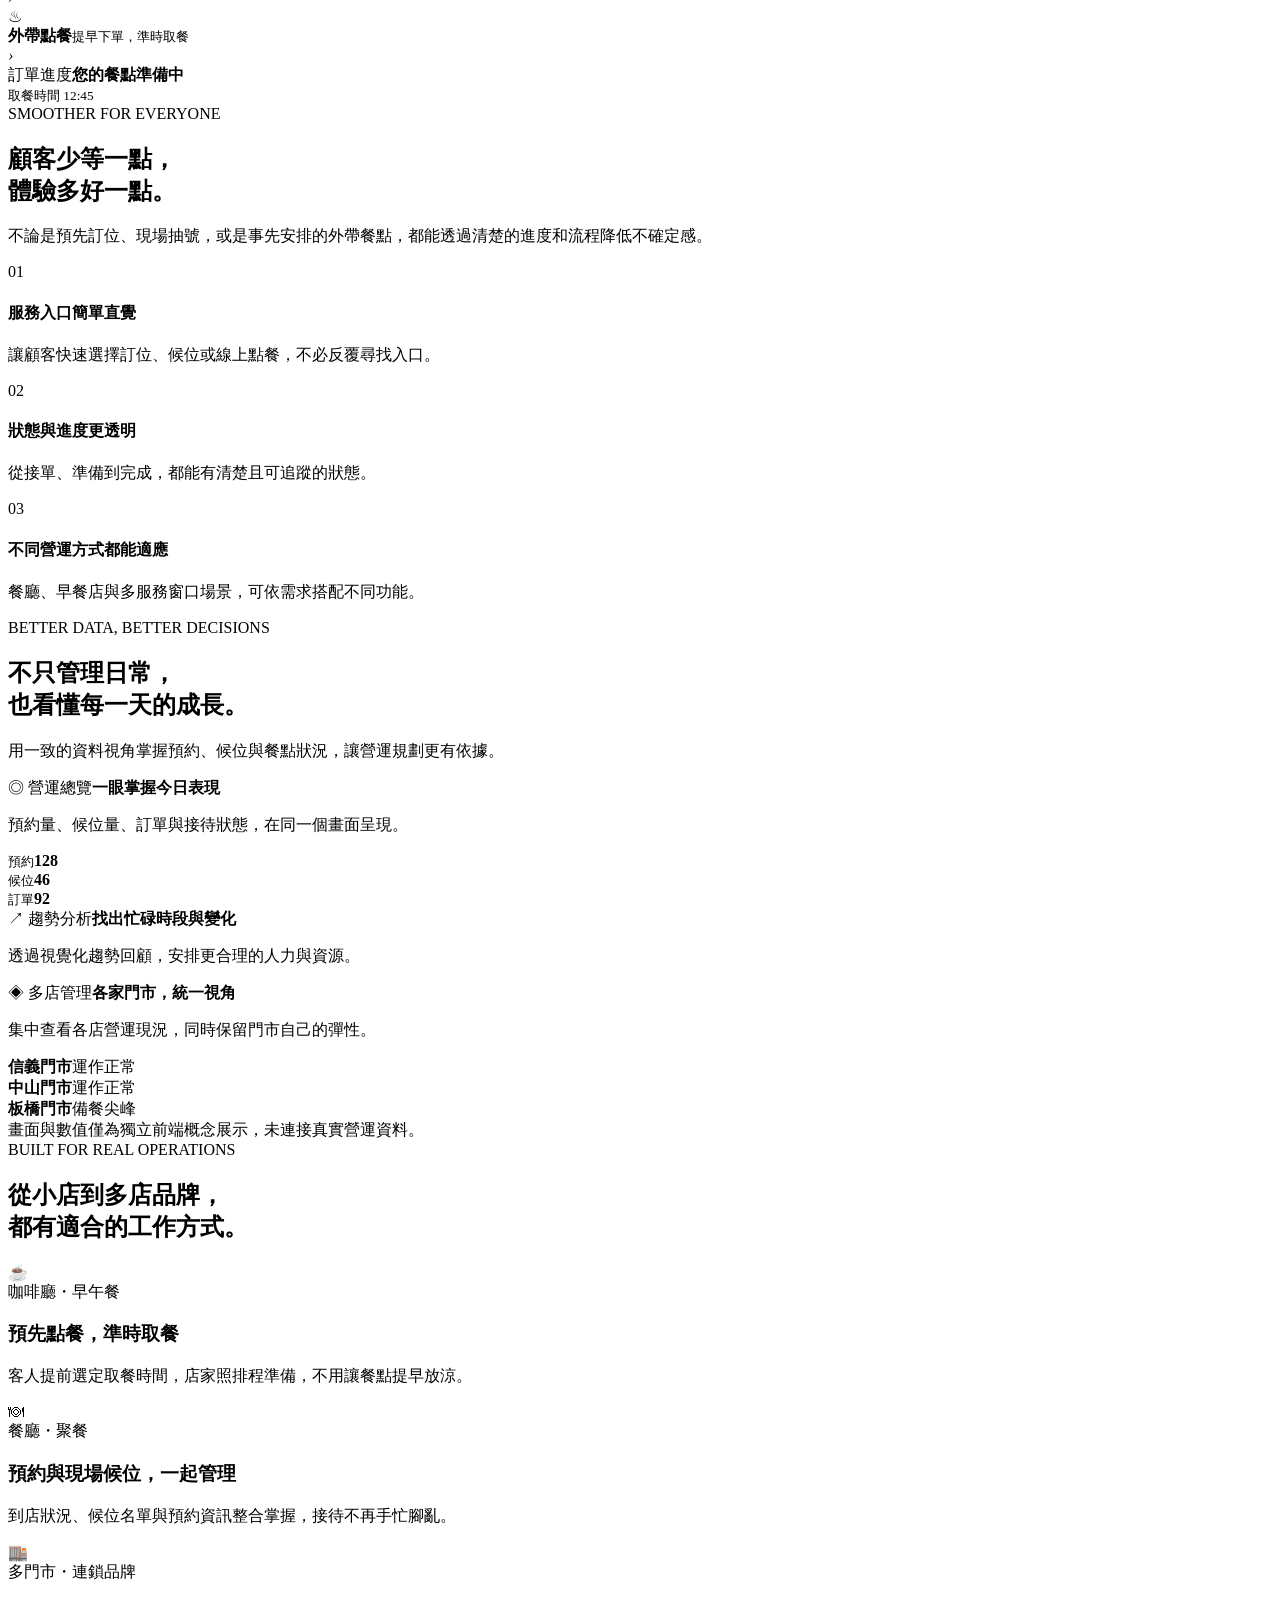
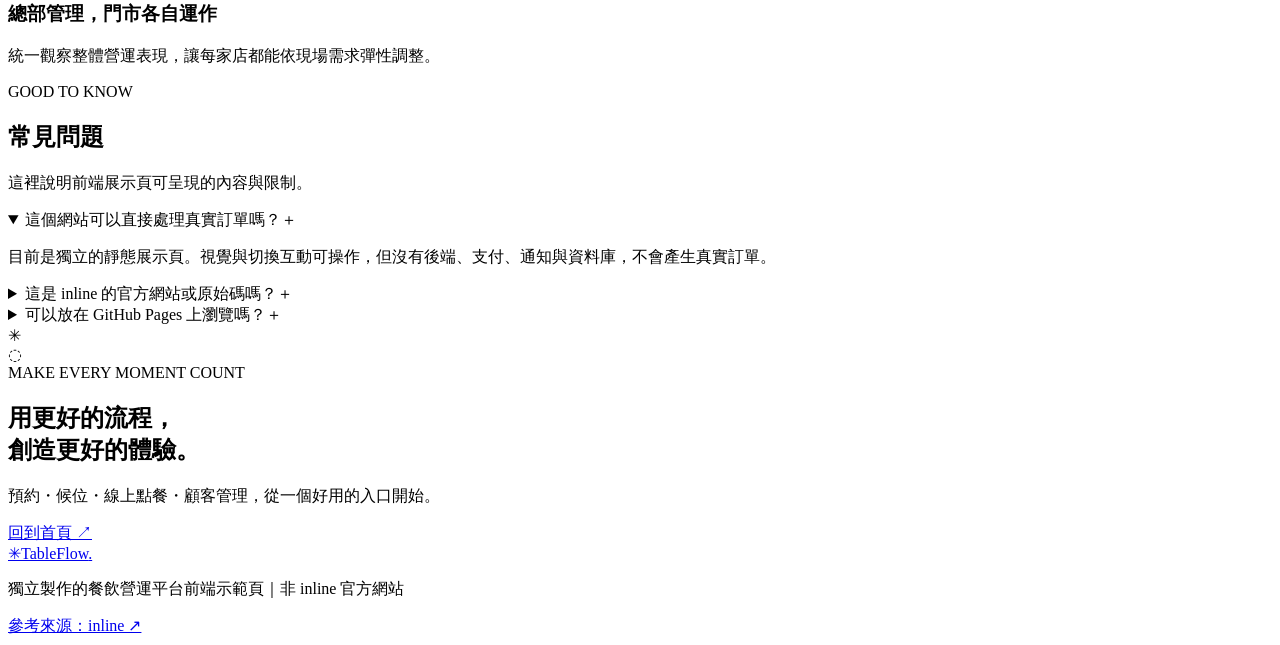
==== commit 532b584b: "Add original static restaurant operations demo: index.html" ====
--- a/index.html
+++ b/index.html
@@ -1,94 +1,81 @@
 <!doctype html>
 <html lang="zh-Hant">
 <head>
-<meta charset="utf-8">
-<meta name="viewport" content="width=device-width,initial-scale=1">
-<meta name="theme-color" content="#ffffff">
-<meta name="description" content="inline 介面研究：訂位、候位、桌位與顧客管理的非官方互動版。">
-<title>inline 介面研究｜餐廳訂候位與營運管理（非官方）</title>
-<link rel="stylesheet" href="./marketing.css">
+  <meta charset="UTF-8">
+  <meta name="viewport" content="width=device-width, initial-scale=1">
+  <meta name="theme-color" content="#fff9f3">
+  <meta name="description" content="餐飲營運管理平台前端介面展示：預約、候位、線上點餐、顧客管理與營運分析。">
+  <title>餐飲營運平台｜預約・候位・線上點餐・顧客管理</title>
+  <link rel="preconnect" href="https://fonts.googleapis.com">
+  <link rel="preconnect" href="https://fonts.gstatic.com" crossorigin>
+  <link href="https://fonts.googleapis.com/css2?family=DM+Sans:wght@400;500;600;700;800&family=Noto+Sans+TC:wght@400;500;600;700;800;900&display=swap" rel="stylesheet">
+  <link rel="stylesheet" href="./styles.css">
+  <script src="./app.js" defer></script>
 </head>
 <body>
-<header class="top" id="top">
-  <div class="top-inner">
-    <div class="brand-wrap"><a href="#top" class="wordmark" aria-label="inline 介面研究首頁"><span class="brand-dot"></span>inline</a><span class="research-label">非官方介面研究</span></div>
-    <button id="mobileToggle" class="hamburger" aria-label="展開選單" aria-expanded="false"><span></span><span></span><span></span></button>
-    <nav id="topNav" class="top-nav" aria-label="網站導覽">
-      <a href="#partners">合作夥伴</a><a href="#features">主要服務</a><a href="#stories">客戶體驗</a><a href="#collaborate">品牌合作</a><a href="#contact">申請試用</a><a href="#faq">常見問題</a>
-      <a class="nav-cta" href="./demo.html#/discover">訂位找餐廳</a>
-    </nav>
-  </div>
-</header>
-<main>
-<section class="masthead">
-  <div class="hero-content">
-    <div class="hero-copy">
-      <h1>接待，<strong>不再手忙腳亂</strong></h1>
-      <h2>Reception, no longer a hassle</h2>
-      <p>以餐廳訂候位流程為主題，<br>整合線上訂位、現場候位與桌位配置，<br>探索更有效率的接待管理介面。</p>
-      <div class="hero-buttons"><a class="cta-blue" href="./demo.html#/dashboard">立即試用 <span>↗</span></a><a class="link-under" href="#features">了解主要服務 <span>→</span></a></div>
-      
+  <header class="site-header">
+    <div class="shell header-inner">
+      <a href="#top" class="logo" aria-label="首頁"><span class="logo-mark">✳</span><span>TableFlow<span class="logo-period">.</span></span></a>
+      <button class="menu-button" id="menuButton" aria-expanded="false" aria-controls="navigation" aria-label="開啟選單"><span></span><span></span><span></span></button>
+      <nav class="navigation" id="navigation" aria-label="主要選單">
+        <a href="#solutions">產品功能</a><a href="#experience">運作方式</a><a href="#insights">營運分析</a><a href="#stories">適用場景</a><a href="#faq">常見問題</a>
+      </nav>
+      <a class="button button-dark header-cta" href="#contact">了解更多 <span aria-hidden="true">↗</span></a>
     </div>
-    <div class="product-art" aria-label="餐廳管理系統的桌上型電腦、平板與手機介面示意">
-      <div class="shape-orange"></div><div class="shape-blue"></div><div class="shape-yellow"></div>
-      <div class="device laptop">
-        <div class="screen">
-          <div class="bar tiny"><span class="traffic">● ● ●</span><span>inline UI study</span><span>⌕　⚙</span></div>
-          <div class="app-layout">
-            <div class="app-sidebar">
-              <span class="app-logo">sf.</span>
-              <span class="app-sidenav selected">◈　 營運總覽</span><span class="app-sidenav">▤　 訂位管理</span><span class="app-sidenav">≋　 候位管理</span><span class="app-sidenav">▦　 桌位配置</span><span class="app-sidenav">♧　 顧客資料</span><span class="app-sidenav">▧　 營運分析</span>
-            </div>
-            <div class="app-main">
-              <div class="screenhead"><div><small>11 / 11 WEDNESDAY</small><h3>今日訂位總覽</h3></div><span class="screenbtn">＋ 新增訂位</span></div>
-              <div class="mini-kpis"><div><small>今日訂位</small><b>24</b></div><div><small>預計來客</small><b>68</b></div><div><small>現場候位</small><b>08</b></div></div>
-              <div class="app-tablehead"><span>時間</span><span>訂位姓名</span><span>人數</span><span>狀態</span><span>桌位</span></div>
-              <div class="app-tablerow"><span>17:30</span><span><i class="avatar one"></i> 林小姐</span><span>3</span><span><em>已確認</em></span><span>A3</span></div>
-              <div class="app-tablerow"><span>18:00</span><span><i class="avatar two"></i> 陳先生</span><span>2</span><span><em>已確認</em></span><span>B1</span></div>
-              <div class="app-tablerow"><span>18:30</span><span><i class="avatar three"></i> 王小姐</span><span>4</span><span><em class="warning">待確認</em></span><span>—</span></div>
-              <div class="app-tablerow"><span>19:00</span><span><i class="avatar four"></i> 許先生</span><span>2</span><span><em>已確認</em></span><span>A1</span></div>
-              <div class="app-tablerow"><span>19:30</span><span><i class="avatar five"></i> 李小姐</span><span>5</span><span><em>已確認</em></span><span>B4</span></div>
+  </header>
+
+  <main id="top">
+    <section class="hero">
+      <div class="shell hero-grid">
+        <div class="hero-copy">
+          <span class="eyebrow"><span class="eyebrow-dot"></span> RESTAURANT OPERATIONS, SIMPLIFIED</span>
+          <h1>讓每一次接待，<br>都<span class="hero-accent">恰到好處<span class="spark">✳</span></span></h1>
+          <p class="hero-lead">從訂位、候位到線上點餐，把繁瑣的日常流程整合在同一個地方，讓團隊專注在真正重要的服務。</p>
+          <div class="hero-actions"><a class="button button-primary" href="#solutions">探索解決方案 <span aria-hidden="true">↗</span></a><a class="button button-outline" href="#experience">看看如何運作 <span aria-hidden="true">▶</span></a></div>
+          <div class="hero-proof"><div class="avatar-stack"><span>陳</span><span>林</span><span>王</span></div><p>專為餐廳與服務現場打造<br><strong>更流暢的接待體驗</strong></p></div>
+        </div>
+        <div class="hero-art" aria-label="餐廳營運管理儀表板示意圖">
+          <div class="orb orb-orange"></div><div class="orb orb-pink"></div><div class="orb orb-yellow"></div><div class="orb orb-blue"></div>
+          <div class="dashboard">
+            <aside class="dash-sidebar"><div class="dash-side-logo">✳</div><span class="dash-icon active">▦</span><span class="dash-icon">▤</span><span class="dash-icon">◷</span><span class="dash-icon">▥</span><span class="dash-icon">⚙</span></aside>
+            <div class="dash-main">
+              <div class="dash-top"><div><small>星期三，11 月 11 日</small><strong>午餐營運概覽</strong></div><span class="dash-online">● 營業中</span></div>
+              <div class="dash-summary"><div><small>今日預約</small><b>38</b><span class="up">↑ 12%</span></div><div><small>候位組數</small><b>08</b><span>即時更新</span></div><div><small>待取餐點</small><b>12</b><span>準備中</span></div></div>
+              <div class="dash-subhead"><strong>即將到店</strong><span>查看全部 ↗</span></div>
+              <div class="booking-row"><div class="booking-avatar">林</div><div><strong>林小姐</strong><small>2 位 ・ 窗邊座位</small></div><time>12:30</time><span class="state state-confirmed">已確認</span></div>
+              <div class="booking-row"><div class="booking-avatar mint">陳</div><div><strong>陳先生</strong><small>4 位 ・ 生日聚餐</small></div><time>13:00</time><span class="state state-arrived">已報到</span></div>
+              <div class="booking-row"><div class="booking-avatar blue">張</div><div><strong>張小姐</strong><small>3 位 ・ 一般座位</small></div><time>13:15</time><span class="state state-confirmed">已確認</span></div>
             </div>
           </div>
-        </div>
-        <div class="laptop-bottom"></div>
-      </div>
-      <div class="device tablet">
-        <div class="screen tablet-screen">
-          <div class="tablet-head"><b>inline</b><span>11月11日 星期三　 ▣</span><span>⚙</span></div>
-          <div class="tablet-body"><div class="tablet-topstats"><span>今日訂位 <b>24</b></span><span>到店 <b>13</b></span><span>候位 <b>08</b></span></div>
-          <div class="tablet-tabs"><span>全部</span><span>訂位</span><span>候位</span><span>已完成</span></div>
-          <div class="tablet-row"><b>18:00</b><span>陳先生</span><span>2 位</span><i></i></div>
-          <div class="tablet-row"><b>18:15</b><span>林小姐</span><span>3 位</span><i></i></div>
-          <div class="tablet-row"><b>18:30</b><span>王小姐</span><span>4 位</span><i></i></div>
-          <div class="tablet-row"><b>19:00</b><span>許先生</span><span>2 位</span><i></i></div>
-          </div>
+          <div class="floating floating-order"><div class="floating-icon">✓</div><div><strong>新訂單已接收</strong><small>外帶取餐 ・ 12:45</small></div></div>
+          <div class="floating floating-rate"><span>✦ 即時串聯</span><strong>一個平台<br>搞定營運</strong></div>
+          <div class="float-dot dot-one">+</div><div class="float-dot dot-two">✳</div>
         </div>
       </div>
-      <div class="device phone">
-        <div class="screen phone-screen">
-          <div class="notch"></div><span class="phone-brand">inline study</span><div class="phone-card"><div class="phone-symbol">✓</div><small>候位登記成功</small><b>A 0 2 8</b><p>青杉小館</p><div class="phone-line"></div><span>前方還有 <strong>3</strong> 組</span><div class="phone-pill">查看候位進度</div></div>
-        </div>
+      <div class="shell hero-bottom"><span>專注服務，不再為繁瑣流程分心</span><span class="line"></span><span>RESERVATIONS · WAITLIST · ORDERS · CRM</span></div>
+    </section>
+
+    <section class="brands-section"><div class="shell"><p>一站式整合餐飲現場的關鍵工作流程</p><div class="brand-row"><span>預約管理</span><span>候位叫號</span><span>線上訂餐</span><span>顧客關係</span><span>多店營運</span></div></div></section>
+
+    <section class="section solutions" id="solutions"><div class="shell">
+      <div class="section-intro"><div><span class="eyebrow">EVERYTHING IN ONE PLACE</span><h2>每個環節都順暢，<br>好服務自然發生。</h2></div><p>不需要在不同工具之間來回切換。從顧客的第一個動作，到店家的最後一道流程，都能有條不紊。</p></div>
+      <div class="solution-tabs" role="tablist" aria-label="功能分類"><button class="solution-tab active" data-tab="booking" role="tab" aria-selected="true">01 訂位管理</button><button class="solution-tab" data-tab="queue" role="tab" aria-selected="false">02 候位叫號</button><button class="solution-tab" data-tab="orders" role="tab" aria-selected="false">03 線上點餐</button><button class="solution-tab" data-tab="crm" role="tab" aria-selected="false">04 顧客管理</button></div>
+      <div class="solution-detail">
+        <div class="solution-info"><span id="solutionIndex" class="chapter">01 / RESERVATIONS</span><h3 id="solutionTitle">預約從容，接待更有序。</h3><p id="solutionDescription">整合每日訂位資訊、用餐時段與現場安排，減少人工確認與重複登記，讓每組客人都被好好照顧。</p><ul id="solutionPoints"><li>即時查看預約狀態與客人資訊</li><li>彈性管理時段、容量和備註</li><li>清楚掌握每一個接待環節</li></ul><a href="#contact" class="text-link">了解更多功能 <span>↗</span></a></div>
+        <div class="solution-visual"><div class="visual-toolbar"><span class="visual-kicker" id="visualKicker">預約行事曆</span><span class="visual-chip">● Live view</span></div><div class="visual-content" id="visualContent"></div></div>
       </div>
-    </div>
-  </div>
-</section>
-<section id="partners" class="partners"><div class="section-wrap"><p>從餐廳現場出發，打造更順暢的每一次接待</p><div class="partner-metrics"><div><strong>01</strong><span>預約集中管理</span></div><div><strong>02</strong><span>候位資訊透明</span></div><div><strong>03</strong><span>跨裝置操作體驗</span></div></div></div></section>
-<section id="features" class="features"><div class="section-wrap"><span class="section-kicker">POWERFUL PRODUCTIVITY TOOLS</span><h2>三大管理功能，<br><em>提高訂候位效率。</em></h2><p class="section-intro">從一張預約單到現場排隊與顧客關係，讓門市接待作業更有條理。</p>
-<div class="feature-showcase"><div class="feature-pill-nav" role="tablist" aria-label="三大管理功能"><button class="feature-pill active" role="tab" aria-selected="true" data-feature-tab="reservation">訂位管理</button><button class="feature-pill" role="tab" aria-selected="false" data-feature-tab="queuing">候位管理</button><button class="feature-pill" role="tab" aria-selected="false" data-feature-tab="guest">顧客管理</button></div><div class="feature-stage"><div class="stage-left"><div class="stage-kicker" id="featureStageKicker">RESERVATION MANAGEMENT</div><h3 id="featureStageTitle">訂位資訊集中整理</h3><p id="featureStageText">整合日期、時段、人數與桌位安排，在一張清楚的列表中掌握所有預約。</p><a id="featureStageLink" class="stage-link" href="./demo.html#/reservations">開始體驗管理介面 →</a></div><div class="stage-right"><div class="feature-device"><div class="feature-device-toolbar"><span>● ● ●</span><strong>inline UI study</strong><span>▤</span></div><div class="feature-mini-stats"><div><small id="featureMetricOne">今日訂位</small><b id="featureMetricOneValue">24</b></div><div><small id="featureMetricTwo">已確認</small><b id="featureMetricTwoValue">18</b></div><div><small id="featureMetricThree">待確認</small><b id="featureMetricThreeValue">06</b></div></div><div class="feature-rows" id="featureRows"><div><b>17:30</b><span>林小姐・3 位</span><em>已確認</em></div><div><b>18:00</b><span>陳先生・2 位</span><em>已確認</em></div><div><b>18:30</b><span>王小姐・4 位</span><em class="pending">待確認</em></div><div><b>19:00</b><span>許先生・2 位</span><em>已確認</em></div></div></div></div></div></div>
-<div class="feature-grid">
-<article class="feature-card"><div class="feature-icon">▤</div><div class="feature-num">01 / RESERVATIONS</div><h3>線上訂位管理</h3><p>顧客自行選擇日期與時段，店家可立即檢視、確認或調整預約資料。</p><a href="./demo.html#/book">體驗預約流程 ↗</a></article>
-<article class="feature-card"><div class="feature-icon">≋</div><div class="feature-num">02 / QUEUE</div><h3>現場候位叫號</h3><p>依序抽號、持續叫號並查看進度，減少現場等待與人工對號的混亂。</p><a href="./demo.html#/queue">體驗叫號管理 ↗</a></article>
-<article class="feature-card"><div class="feature-icon">▦</div><div class="feature-num">03 / TABLES</div><h3>桌位與現場配置</h3><p>用簡單的桌位圖安排訂位，掌握可用桌位與當日服務狀態。</p><a href="./demo.html#/floor">查看桌位圖 ↗</a></article>
-<article class="feature-card"><div class="feature-icon">♧</div><div class="feature-num">04 / GUESTS</div><h3>顧客資料管理</h3><p>整合來店紀錄與服務偏好，協助門市提供更一致的顧客體驗。</p><a href="./demo.html#/customers">查看顧客管理 ↗</a></article>
-<article class="feature-card"><div class="feature-icon">◷</div><div class="feature-num">05 / ORDERS</div><h3>餐點狀態管理</h3><p>建立示範餐點訂單，練習製作中、出餐完成的完整操作。</p><a href="./demo.html#/orders">體驗點餐流程 ↗</a></article>
-<article class="feature-card"><div class="feature-icon">▧</div><div class="feature-num">06 / INSIGHTS</div><h3>營運資料分析</h3><p>將訂位、候位及餐點資料彙整，快速理解營運概況。</p><a href="./demo.html#/reports">查看營運報表 ↗</a></article>
-</div></div></section>
-<section id="stories" class="story-section"><div class="section-wrap story-wrap"><div><span class="section-kicker">DESIGNED FOR REAL OPERATIONS</span><h2>從預約的第一刻，<br>到現場的每個細節。</h2><p>不用在不同畫面來回尋找，店員能以清楚的流程接續每一筆服務。這個互動介面呈現從顧客訂位、現場叫號，到店家完成服務的操作流程。</p><a class="cta-blue" href="./demo.html#/dashboard">開啟操作體驗 ↗</a></div><div class="workflow-card"><div class="workflow-head"><span class="live-dot"></span> 今日服務進度 <small>UI STUDY</small></div><div class="workflow-step"><i>1</i><div><b>預約建立</b><span>已收到預約需求</span></div><strong>✓</strong></div><div class="workflow-step"><i>2</i><div><b>到店報到</b><span>顧客資料與預約核對</span></div><strong>✓</strong></div><div class="workflow-step current"><i>3</i><div><b>安排入座</b><span>服務窗口持續接待下一位</span></div><strong>進行中</strong></div><div class="workflow-step"><i>4</i><div><b>服務完成</b><span>留下完整服務紀錄</span></div></div></div></div></section>
-<section id="collaborate" class="callout-section"><div class="section-wrap callout-box"><div><span>INTERFACE EXPERIENCE</span><h2>每一個好服務，<br>都從流暢的接待開始。</h2><p>現在就操作訂位、取號與店家管理介面。</p></div><a href="./demo.html#/home" class="white-cta">立即開始體驗 <span>↗</span></a></div></section>
-<section id="faq" class="faq"><div class="section-wrap"><span class="section-kicker">QUESTIONS & ANSWERS</span><h2>常見問題</h2><details><summary>這是 inline 官方網站嗎？</summary><p>不是。這是參照公開畫面製作的非官方介面研究，不屬於 inline 官方服務，也未使用其原始程式碼與原版圖片素材。</p></details><details><summary>這個網站可以真的幫餐廳預約嗎？</summary><p>目前不能。所有資料只存放在使用者自己的瀏覽器內，供操作與流程驗證使用。</p></details><details><summary>可以在不同裝置看到相同訂位嗎？</summary><p>目前尚未串接雲端資料庫，僅同一瀏覽器內可保存與同步展示資料。</p></details></div></section>
-</main>
-<footer id="contact"><div class="section-wrap foot-inner"><div class="brand-wrap"><a href="#top" class="wordmark"><span class="brand-dot"></span>inline</a><span class="research-label">非官方介面研究</span></div><p>訂位、候位與門市管理的介面操作研究。</p><a href="./demo.html#/discover">開始體驗 →</a><small>本頁為非官方介面研究，與 inline 無合作或隸屬關係；操作資料僅保存在瀏覽器中。</small></div></footer>
-<script src="./marketing.js" defer></script>
+    </div></section>
+
+    <section class="section experience" id="experience"><div class="shell exp-grid"><div class="exp-art"><div class="exp-circle"></div><div class="phone"><div class="phone-notch"></div><div class="phone-top"><span>9:41</span><span>••• ▰</span></div><div class="phone-logo">✳ TableFlow</div><p class="phone-welcome">歡迎光臨</p><h4>今天想怎麼<br>享受美食？</h4><div class="phone-action"><span>▦</span><div><b>線上訂位</b><small>挑選適合的用餐時間</small></div><i>›</i></div><div class="phone-action"><span>◷</span><div><b>現場候位</b><small>輕鬆掌握目前排隊進度</small></div><i>›</i></div><div class="phone-action"><span>♨</span><div><b>外帶點餐</b><small>提早下單，準時取餐</small></div><i>›</i></div></div><div class="exp-ticket"><span>訂單進度</span><strong>您的餐點準備中</strong><div class="exp-progress"><i></i></div><small>取餐時間 12:45</small></div></div><div class="exp-copy"><span class="eyebrow">SMOOTHER FOR EVERYONE</span><h2>顧客少等一點，<br>體驗多好一點。</h2><p>不論是預先訂位、現場抽號，或是事先安排的外帶餐點，都能透過清楚的進度和流程降低不確定感。</p><div class="exp-feature"><span class="feature-num">01</span><div><h4>服務入口簡單直覺</h4><p>讓顧客快速選擇訂位、候位或線上點餐，不必反覆尋找入口。</p></div></div><div class="exp-feature"><span class="feature-num">02</span><div><h4>狀態與進度更透明</h4><p>從接單、準備到完成，都能有清楚且可追蹤的狀態。</p></div></div><div class="exp-feature"><span class="feature-num">03</span><div><h4>不同營運方式都能適應</h4><p>餐廳、早餐店與多服務窗口場景，可依需求搭配不同功能。</p></div></div></div></div></section>
+
+    <section class="section insights" id="insights"><div class="shell"><div class="insights-header"><div><span class="eyebrow">BETTER DATA, BETTER DECISIONS</span><h2>不只管理日常，<br>也看懂每一天的成長。</h2></div><p>用一致的資料視角掌握預約、候位與餐點狀況，讓營運規劃更有依據。</p></div><div class="insight-grid"><div class="insight-card"><span>◎ 營運總覽</span><strong>一眼掌握今日表現</strong><p>預約量、候位量、訂單與接待狀態，在同一個畫面呈現。</p><div class="mini-metrics"><div><small>預約</small><b>128</b></div><div><small>候位</small><b>46</b></div><div><small>訂單</small><b>92</b></div></div></div><div class="insight-card insight-card-chart"><span>↗ 趨勢分析</span><strong>找出忙碌時段與變化</strong><p>透過視覺化趨勢回顧，安排更合理的人力與資源。</p><div class="bars"><i style="--h:45%"></i><i style="--h:62%"></i><i style="--h:53%"></i><i style="--h:89%"></i><i style="--h:71%"></i><i style="--h:100%"></i><i style="--h:76%"></i><i style="--h:92%"></i></div></div><div class="insight-card insight-card-multi"><span>◈ 多店管理</span><strong>各家門市，統一視角</strong><p>集中查看各店營運現況，同時保留門市自己的彈性。</p><div class="store-lines"><div><b>信義門市</b><span class="pill-positive">運作正常</span></div><div><b>中山門市</b><span class="pill-positive">運作正常</span></div><div><b>板橋門市</b><span class="pill-neutral">備餐尖峰</span></div></div></div></div><div class="disclaimer">畫面與數值僅為獨立前端概念展示，未連接真實營運資料。</div></div></section>
+
+    <section class="section stories" id="stories"><div class="shell"><div class="center-heading"><span class="eyebrow">BUILT FOR REAL OPERATIONS</span><h2>從小店到多店品牌，<br>都有適合的工作方式。</h2></div><div class="scene-grid"><article class="scene-card"><div class="scene-illustration scene-a"><span>☕</span><div class="scene-pattern"></div></div><div><span class="scene-tag">咖啡廳・早午餐</span><h3>預先點餐，準時取餐</h3><p>客人提前選定取餐時間，店家照排程準備，不用讓餐點提早放涼。</p></div></article><article class="scene-card"><div class="scene-illustration scene-b"><span>🍽</span><div class="scene-pattern"></div></div><div><span class="scene-tag">餐廳・聚餐</span><h3>預約與現場候位，一起管理</h3><p>到店狀況、候位名單與預約資訊整合掌握，接待不再手忙腳亂。</p></div></article><article class="scene-card"><div class="scene-illustration scene-c"><span>🏬</span><div class="scene-pattern"></div></div><div><span class="scene-tag">多門市・連鎖品牌</span><h3>總部管理，門市各自運作</h3><p>統一觀察整體營運表現，讓每家店都能依現場需求彈性調整。</p></div></article></div></div></section>
+
+    <section class="section faq" id="faq"><div class="shell faq-grid"><div><span class="eyebrow">GOOD TO KNOW</span><h2>常見問題</h2><p class="faq-intro">這裡說明前端展示頁可呈現的內容與限制。</p></div><div class="faq-list"><details open><summary>這個網站可以直接處理真實訂單嗎？<span>＋</span></summary><p>目前是獨立的靜態展示頁。視覺與切換互動可操作，但沒有後端、支付、通知與資料庫，不會產生真實訂單。</p></details><details><summary>這是 inline 的官方網站或原始碼嗎？<span>＋</span></summary><p>不是。本頁依餐飲營運平台的公開功能類別，自行撰寫 HTML、CSS 與 JavaScript，沒有複製 inline 的原始程式碼或官方素材。</p></details><details><summary>可以放在 GitHub Pages 上瀏覽嗎？<span>＋</span></summary><p>可以。這是純靜態網站，將儲存庫的 Pages 發布來源設為 main 分支根目錄即可直接瀏覽。</p></details></div></div></section>
+
+    <section class="contact-section" id="contact"><div class="shell"><div class="contact-box"><div class="contact-deco one">✳</div><div class="contact-deco two">◌</div><span class="eyebrow">MAKE EVERY MOMENT COUNT</span><h2>用更好的流程，<br>創造更好的體驗。</h2><p>預約・候位・線上點餐・顧客管理，從一個好用的入口開始。</p><a class="button button-white" href="#top">回到首頁 <span>↗</span></a></div></div></section>
+  </main>
+  <footer><div class="shell footer-inner"><a class="logo" href="#top"><span class="logo-mark">✳</span><span>TableFlow<span class="logo-period">.</span></span></a><p>獨立製作的餐飲營運平台前端示範頁｜非 inline 官方網站</p><a href="https://inline.company/zh/" target="_blank" rel="noopener noreferrer">參考來源：inline ↗</a></div></footer>
 </body>
-</html>+</html>
